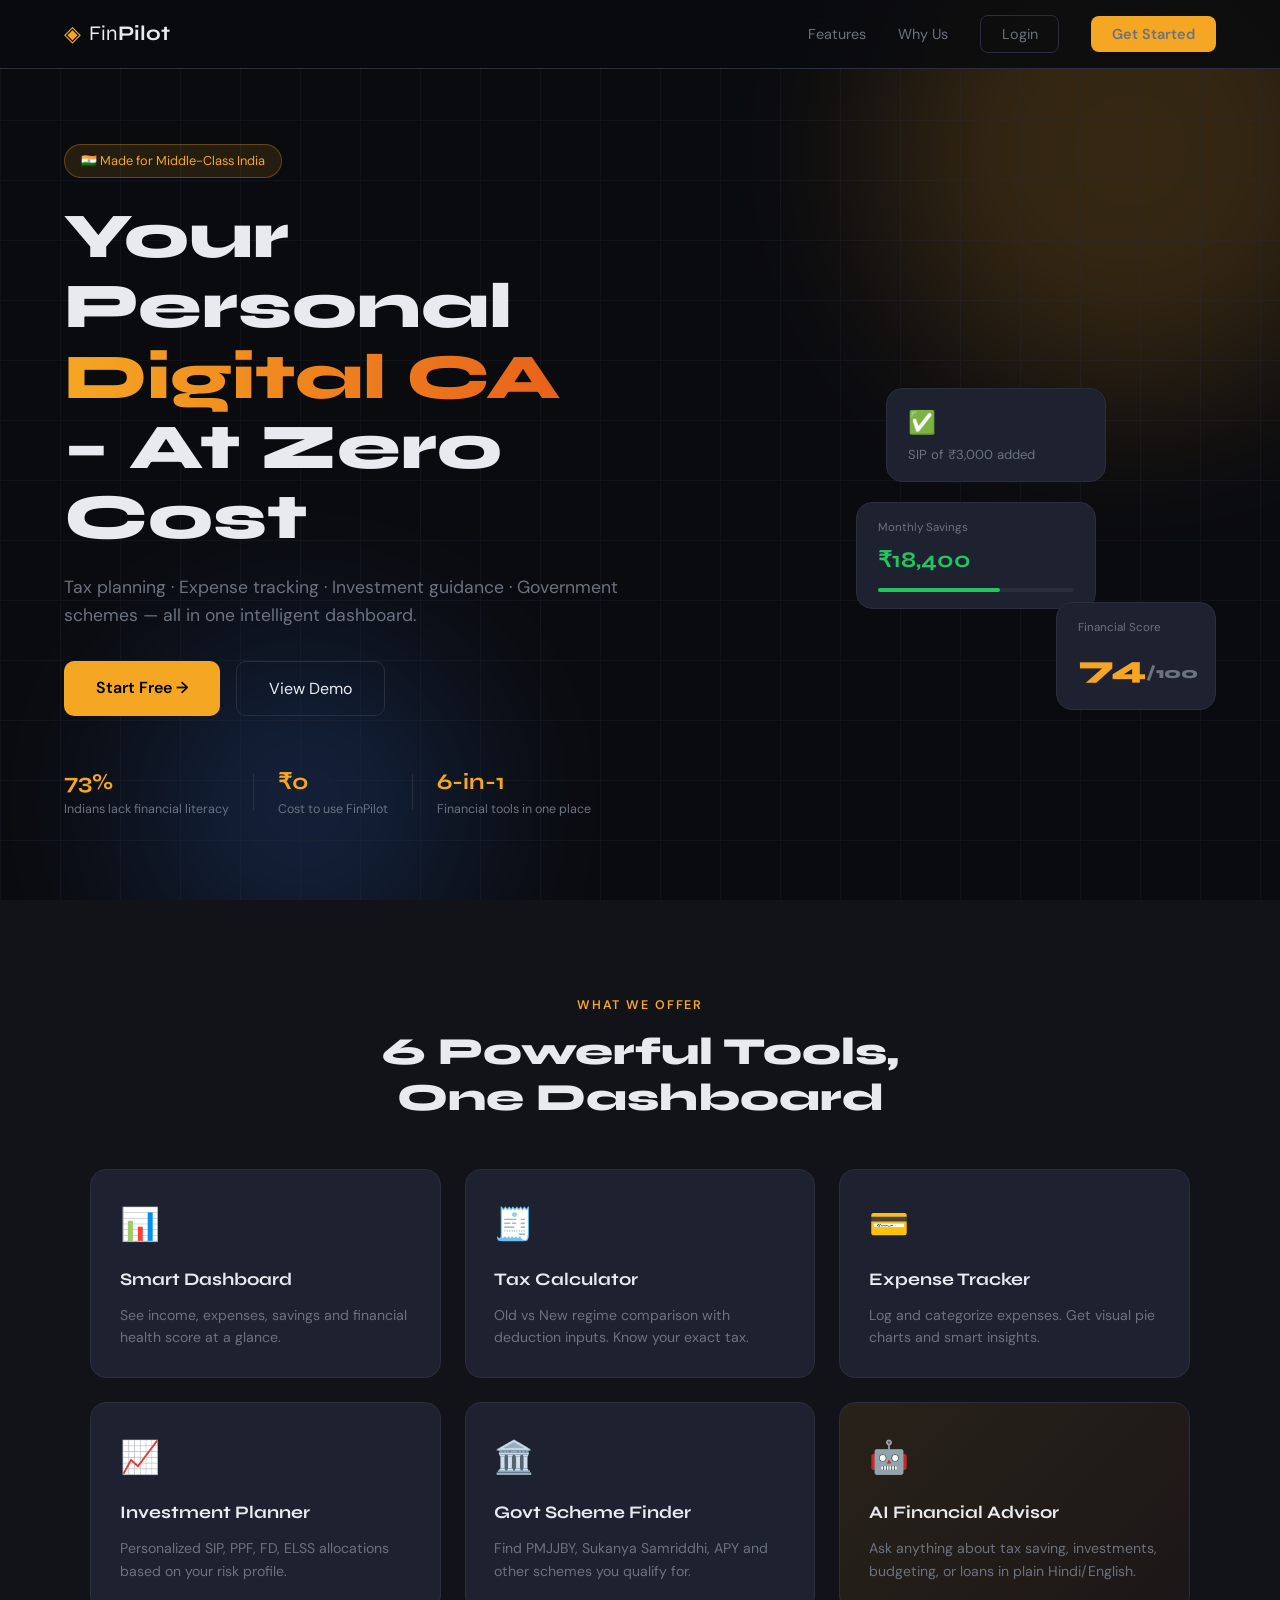
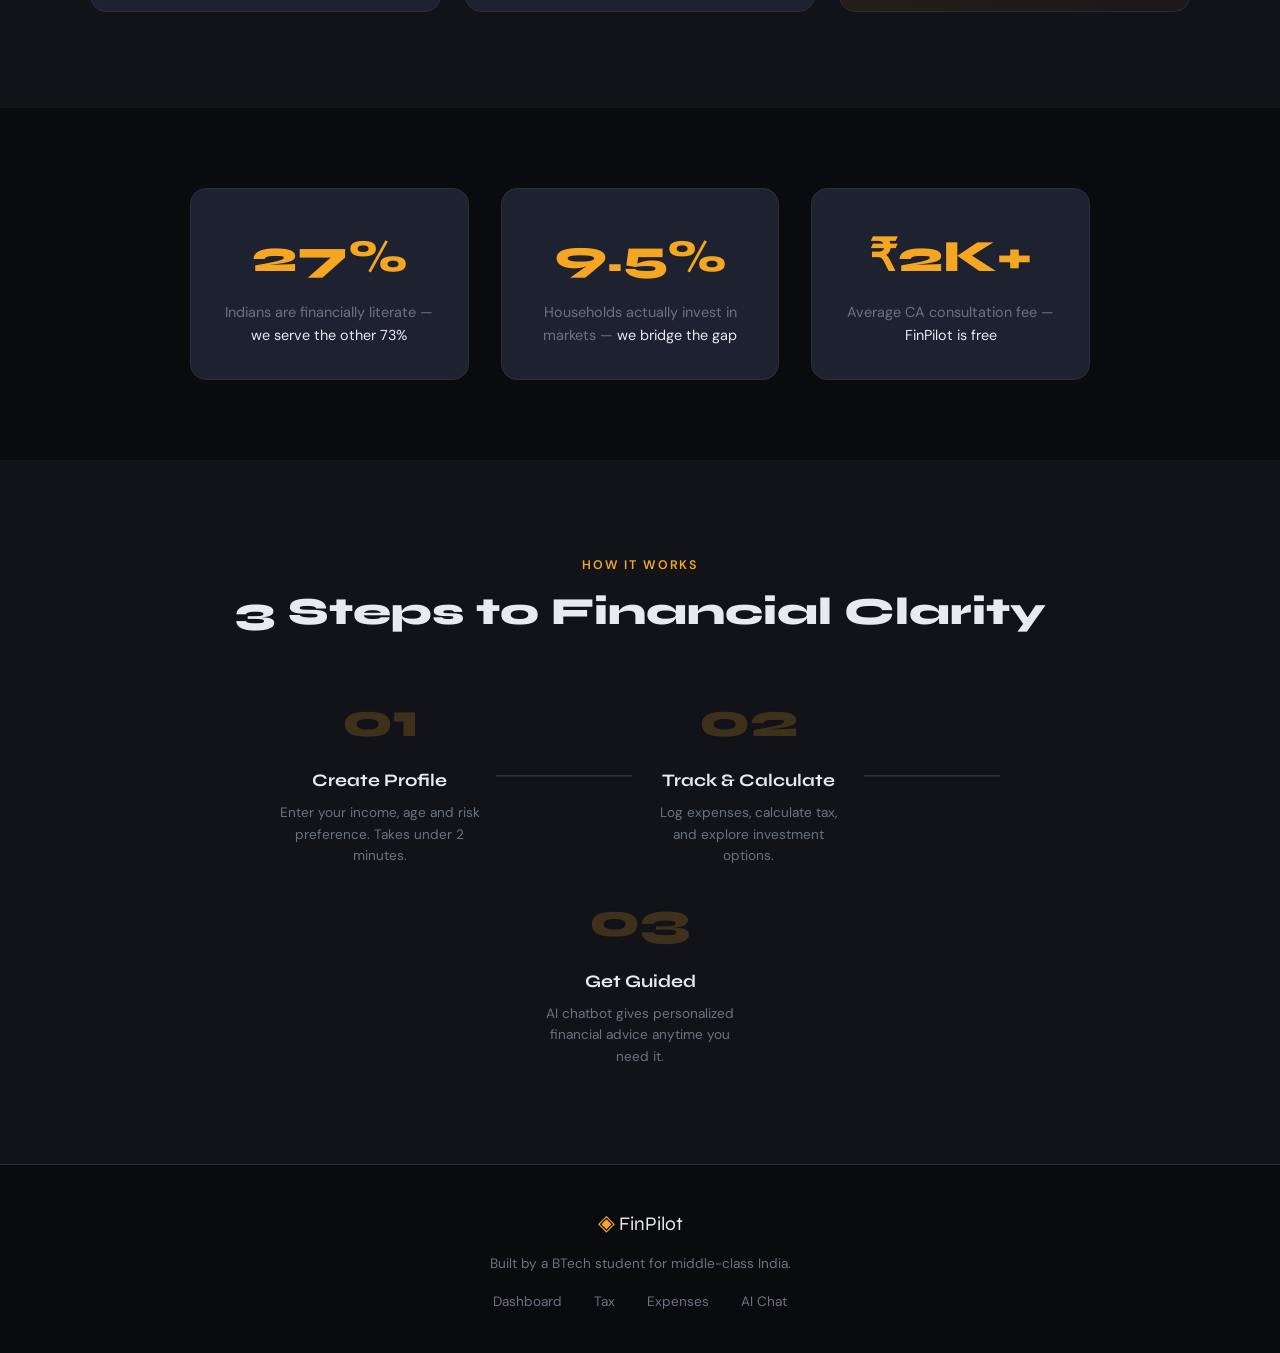
==== frontend/index.html @ fac9a25c "Initial commit - FinBuddy" ====
<!DOCTYPE html>
<html lang="en">
<head>
  <meta charset="UTF-8" />
  <meta name="viewport" content="width=device-width, initial-scale=1.0"/>
  <title>FinPilot – Your Digital CA</title>
  <link rel="stylesheet" href="css/style.css"/>
  <link rel="preconnect" href="https://fonts.googleapis.com">
  <link href="https://fonts.googleapis.com/css2?family=Syne:wght@400;600;700;800&family=DM+Sans:wght@300;400;500&display=swap" rel="stylesheet">
</head>
<body class="home-page">

<!-- ── NAV ──────────────────────────────────────────────────────────────── -->
<nav class="navbar" id="navbar">
  <div class="nav-brand">
    <span class="logo-icon">◈</span>
    <span class="logo-text">Fin<strong>Pilot</strong></span>
  </div>
  <ul class="nav-links">
    <li><a href="#features">Features</a></li>
    <li><a href="#stats">Why Us</a></li>
    <li><a href="pages/login.html" class="btn-outline">Login</a></li>
    <li><a href="pages/register.html" class="btn-primary">Get Started</a></li>
  </ul>
  <button class="hamburger" id="ham">☰</button>
</nav>

<!-- ── HERO ─────────────────────────────────────────────────────────────── -->
<section class="hero">
  <div class="hero-bg">
    <div class="orb orb-1"></div>
    <div class="orb orb-2"></div>
    <div class="grid-overlay"></div>
  </div>
  <div class="hero-content">
    <div class="hero-badge">🇮🇳 Made for Middle-Class India</div>
    <h1 class="hero-title">
      Your Personal<br/>
      <span class="gradient-text">Digital CA</span><br/>
      – At Zero Cost
    </h1>
    <p class="hero-sub">
      Tax planning · Expense tracking · Investment guidance ·
      Government schemes — all in one intelligent dashboard.
    </p>
    <div class="hero-cta">
      <a href="pages/register.html" class="btn-primary btn-lg">Start Free →</a>
      <a href="pages/dashboard.html" class="btn-ghost btn-lg">View Demo</a>
    </div>
    <div class="hero-stat-row">
      <div class="hs"><strong>73%</strong><span>Indians lack financial literacy</span></div>
      <div class="hs-div"></div>
      <div class="hs"><strong>₹0</strong><span>Cost to use FinPilot</span></div>
      <div class="hs-div"></div>
      <div class="hs"><strong>6-in-1</strong><span>Financial tools in one place</span></div>
    </div>
  </div>
  <div class="hero-visual">
    <div class="card-float card-f1">
      <div class="cf-label">Monthly Savings</div>
      <div class="cf-value">₹18,400</div>
      <div class="cf-bar"><div class="cf-fill" style="width:62%"></div></div>
    </div>
    <div class="card-float card-f2">
      <div class="cf-label">Financial Score</div>
      <div class="cf-score">74<span>/100</span></div>
    </div>
    <div class="card-float card-f3">
      <div class="cf-icon">✅</div>
      <div class="cf-msg">SIP of ₹3,000 added</div>
    </div>
  </div>
</section>

<!-- ── FEATURES ──────────────────────────────────────────────────────────── -->
<section class="features" id="features">
  <div class="section-label">What We Offer</div>
  <h2 class="section-title">6 Powerful Tools,<br/>One Dashboard</h2>
  <div class="features-grid">
    <a href="pages/dashboard.html" class="feat-card">
      <div class="feat-icon">📊</div>
      <h3>Smart Dashboard</h3>
      <p>See income, expenses, savings and financial health score at a glance.</p>
      <div class="feat-arrow">→</div>
    </a>
    <a href="pages/tax.html" class="feat-card">
      <div class="feat-icon">🧾</div>
      <h3>Tax Calculator</h3>
      <p>Old vs New regime comparison with deduction inputs. Know your exact tax.</p>
      <div class="feat-arrow">→</div>
    </a>
    <a href="pages/expenses.html" class="feat-card">
      <div class="feat-icon">💳</div>
      <h3>Expense Tracker</h3>
      <p>Log and categorize expenses. Get visual pie charts and smart insights.</p>
      <div class="feat-arrow">→</div>
    </a>
    <a href="pages/investments.html" class="feat-card">
      <div class="feat-icon">📈</div>
      <h3>Investment Planner</h3>
      <p>Personalized SIP, PPF, FD, ELSS allocations based on your risk profile.</p>
      <div class="feat-arrow">→</div>
    </a>
    <a href="pages/schemes.html" class="feat-card">
      <div class="feat-icon">🏛️</div>
      <h3>Govt Scheme Finder</h3>
      <p>Find PMJJBY, Sukanya Samriddhi, APY and other schemes you qualify for.</p>
      <div class="feat-arrow">→</div>
    </a>
    <a href="pages/chatbot.html" class="feat-card feat-card-accent">
      <div class="feat-icon">🤖</div>
      <h3>AI Financial Advisor</h3>
      <p>Ask anything about tax saving, investments, budgeting, or loans in plain Hindi/English.</p>
      <div class="feat-arrow">→</div>
    </a>
  </div>
</section>

<!-- ── STATS ─────────────────────────────────────────────────────────────── -->
<section class="stats-section" id="stats">
  <div class="stats-inner">
    <div class="stat-block">
      <div class="stat-num">27%</div>
      <div class="stat-desc">Indians are financially literate — <em>we serve the other 73%</em></div>
    </div>
    <div class="stat-block">
      <div class="stat-num">9.5%</div>
      <div class="stat-desc">Households actually invest in markets — <em>we bridge the gap</em></div>
    </div>
    <div class="stat-block">
      <div class="stat-num">₹2K+</div>
      <div class="stat-desc">Average CA consultation fee — <em>FinPilot is free</em></div>
    </div>
  </div>
</section>

<!-- ── HOW IT WORKS ───────────────────────────────────────────────────────── -->
<section class="how-section">
  <div class="section-label">How It Works</div>
  <h2 class="section-title">3 Steps to Financial Clarity</h2>
  <div class="steps">
    <div class="step">
      <div class="step-num">01</div>
      <h3>Create Profile</h3>
      <p>Enter your income, age and risk preference. Takes under 2 minutes.</p>
    </div>
    <div class="step-connector">────────</div>
    <div class="step">
      <div class="step-num">02</div>
      <h3>Track & Calculate</h3>
      <p>Log expenses, calculate tax, and explore investment options.</p>
    </div>
    <div class="step-connector">────────</div>
    <div class="step">
      <div class="step-num">03</div>
      <h3>Get Guided</h3>
      <p>AI chatbot gives personalized financial advice anytime you need it.</p>
    </div>
  </div>
</section>

<!-- ── FOOTER ─────────────────────────────────────────────────────────────── -->
<footer class="footer">
  <div class="footer-brand">
    <span class="logo-icon">◈</span> FinPilot
  </div>
  <p>Built by a BTech student for middle-class India.</p>
  <div class="footer-links">
    <a href="pages/dashboard.html">Dashboard</a>
    <a href="pages/tax.html">Tax</a>
    <a href="pages/expenses.html">Expenses</a>
    <a href="pages/chatbot.html">AI Chat</a>
  </div>
</footer>

<script src="js/main.js"></script>
</body>
</html>
---- frontend/css/style.css ----
/* ════════════════════════════════════════════════════════════════
   FinPilot – Global Styles
   Font: Syne (display) + DM Sans (body)
   Theme: Dark luxury fintech with amber accent
════════════════════════════════════════════════════════════════ */
:root {
  --bg:        #0a0b0f;
  --bg2:       #111318;
  --bg3:       #1a1d25;
  --surface:   #1e2130;
  --border:    #2a2e3d;
  --accent:    #f5a623;
  --accent2:   #e8621a;
  --green:     #22c55e;
  --red:       #ef4444;
  --blue:      #3b82f6;
  --text:      #e8eaf0;
  --muted:     #6b7280;
  --card-rad:  16px;
  --font-head: 'Syne', sans-serif;
  --font-body: 'DM Sans', sans-serif;
}

*,*::before,*::after { box-sizing: border-box; margin: 0; padding: 0; }
html { scroll-behavior: smooth; }

body {
  font-family: var(--font-body);
  background: var(--bg);
  color: var(--text);
  min-height: 100vh;
  line-height: 1.6;
}

/* ── SCROLLBAR ──────────────────────────────────────────────────── */
::-webkit-scrollbar { width: 6px; }
::-webkit-scrollbar-track { background: var(--bg); }
::-webkit-scrollbar-thumb { background: var(--border); border-radius: 3px; }

/* ── NAV ────────────────────────────────────────────────────────── */
.navbar {
  position: fixed; top: 0; left: 0; right: 0; z-index: 100;
  display: flex; align-items: center; justify-content: space-between;
  padding: 1rem 4rem;
  background: rgba(10,11,15,0.85);
  backdrop-filter: blur(20px);
  border-bottom: 1px solid var(--border);
  transition: box-shadow .3s;
}
.navbar.scrolled { box-shadow: 0 4px 40px rgba(0,0,0,.5); }
.nav-brand { display: flex; align-items: center; gap: .5rem; font-family: var(--font-head); font-size: 1.3rem; }
.logo-icon { color: var(--accent); font-size: 1.4rem; }
.nav-links { display: flex; align-items: center; gap: 2rem; list-style: none; }
.nav-links a { color: var(--muted); text-decoration: none; font-size: .9rem; transition: color .2s; }
.nav-links a:hover { color: var(--text); }
.hamburger { display: none; background: none; border: none; color: var(--text); font-size: 1.5rem; cursor: pointer; }

/* ── BUTTONS ────────────────────────────────────────────────────── */
.btn-primary {
  background: var(--accent);
  color: #000;
  padding: .55rem 1.3rem;
  border-radius: 8px;
  font-weight: 600;
  font-size: .9rem;
  text-decoration: none;
  border: none; cursor: pointer;
  transition: opacity .2s, transform .15s;
}
.btn-primary:hover { opacity: .9; transform: translateY(-1px); }
.btn-primary.btn-lg { padding: .85rem 2rem; font-size: 1rem; border-radius: 10px; }

.btn-outline {
  border: 1px solid var(--border);
  color: var(--text);
  padding: .55rem 1.3rem;
  border-radius: 8px;
  font-size: .9rem;
  text-decoration: none;
  transition: border-color .2s;
}
.btn-outline:hover { border-color: var(--accent); }

.btn-ghost {
  color: var(--text);
  padding: .85rem 2rem;
  border-radius: 10px;
  font-size: 1rem;
  text-decoration: none;
  border: 1px solid var(--border);
  transition: border-color .2s;
}
.btn-ghost:hover { border-color: var(--accent); }

.btn-danger {
  background: var(--red);
  color: #fff;
  border: none;
  padding: .4rem .8rem;
  border-radius: 6px;
  cursor: pointer;
  font-size: .8rem;
}

/* ── HERO ───────────────────────────────────────────────────────── */
.hero {
  min-height: 100vh;
  display: flex; align-items: center; justify-content: space-between;
  padding: 8rem 4rem 4rem;
  position: relative; overflow: hidden; gap: 4rem;
}
.hero-bg { position: absolute; inset: 0; pointer-events: none; }
.orb {
  position: absolute; border-radius: 50%;
  filter: blur(80px); opacity: .18;
}
.orb-1 { width: 500px; height: 500px; background: var(--accent); top: -100px; right: -100px; animation: drift 8s ease-in-out infinite alternate; }
.orb-2 { width: 350px; height: 350px; background: var(--blue); bottom: -80px; left: 10%; animation: drift 10s ease-in-out infinite alternate-reverse; }
@keyframes drift { from { transform: translate(0,0); } to { transform: translate(30px,20px); } }
.grid-overlay {
  position: absolute; inset: 0;
  background-image: linear-gradient(var(--border) 1px, transparent 1px), linear-gradient(90deg, var(--border) 1px, transparent 1px);
  background-size: 60px 60px; opacity: .25;
}
.hero-content { flex: 1; z-index: 1; max-width: 600px; }
.hero-badge {
  display: inline-block;
  background: rgba(245,166,35,.12); border: 1px solid rgba(245,166,35,.3);
  color: var(--accent); padding: .35rem 1rem; border-radius: 99px;
  font-size: .8rem; margin-bottom: 1.5rem;
  animation: fadeUp .6s ease both;
}
.hero-title {
  font-family: var(--font-head);
  font-size: clamp(2.5rem, 5vw, 4rem);
  line-height: 1.1; font-weight: 800;
  animation: fadeUp .7s .1s ease both;
}
.gradient-text {
  background: linear-gradient(90deg, var(--accent), var(--accent2));
  -webkit-background-clip: text; -webkit-text-fill-color: transparent;
}
.hero-sub { color: var(--muted); font-size: 1.1rem; margin-top: 1.2rem; animation: fadeUp .7s .2s ease both; }
.hero-cta { display: flex; gap: 1rem; margin-top: 2rem; animation: fadeUp .7s .3s ease both; }
.hero-stat-row {
  display: flex; align-items: center; gap: 1.5rem;
  margin-top: 3rem; animation: fadeUp .7s .4s ease both;
}
.hs { display: flex; flex-direction: column; }
.hs strong { font-family: var(--font-head); font-size: 1.4rem; color: var(--accent); }
.hs span { font-size: .78rem; color: var(--muted); }
.hs-div { width: 1px; height: 36px; background: var(--border); }

.hero-visual { flex: 0 0 360px; position: relative; z-index: 1; animation: fadeUp .8s .2s ease both; }
.card-float {
  background: var(--surface);
  border: 1px solid var(--border);
  border-radius: var(--card-rad);
  padding: 1rem 1.3rem;
  position: absolute;
  backdrop-filter: blur(10px);
}
.card-f1 { width: 240px; top: 20px; left: 0; animation: float 4s ease-in-out infinite; }
.card-f2 { width: 160px; top: 120px; right: 0; animation: float 5s ease-in-out infinite reverse; }
.card-f3 { width: 220px; bottom: 0; left: 30px; animation: float 4.5s ease-in-out infinite; }
@keyframes float { 0%,100% { transform: translateY(0); } 50% { transform: translateY(-10px); } }
.cf-label { font-size: .72rem; color: var(--muted); margin-bottom: .3rem; }
.cf-value { font-family: var(--font-head); font-size: 1.4rem; font-weight: 700; color: var(--green); }
.cf-bar { background: var(--border); height: 4px; border-radius: 2px; margin-top: .6rem; }
.cf-fill { height: 100%; background: var(--green); border-radius: 2px; }
.cf-score { font-family: var(--font-head); font-size: 2rem; font-weight: 800; color: var(--accent); }
.cf-score span { font-size: 1rem; color: var(--muted); }
.cf-icon { font-size: 1.4rem; }
.cf-msg { font-size: .82rem; color: var(--muted); margin-top: .2rem; }

@keyframes fadeUp { from { opacity: 0; transform: translateY(24px); } to { opacity: 1; transform: translateY(0); } }

/* ── SECTION LABELS ─────────────────────────────────────────────── */
.section-label {
  text-align: center;
  font-size: .78rem; font-weight: 600; letter-spacing: .15em;
  text-transform: uppercase; color: var(--accent); margin-bottom: .8rem;
}
.section-title {
  text-align: center;
  font-family: var(--font-head); font-size: clamp(1.8rem, 3vw, 2.6rem);
  font-weight: 800; line-height: 1.2; margin-bottom: 3rem;
}

/* ── FEATURES ───────────────────────────────────────────────────── */
.features { padding: 6rem 4rem; background: var(--bg2); }
.features-grid {
  display: grid;
  grid-template-columns: repeat(auto-fill, minmax(280px, 1fr));
  gap: 1.5rem; max-width: 1100px; margin: 0 auto;
}
.feat-card {
  background: var(--surface);
  border: 1px solid var(--border);
  border-radius: var(--card-rad);
  padding: 1.8rem;
  text-decoration: none; color: var(--text);
  transition: border-color .25s, transform .25s;
  display: flex; flex-direction: column; gap: .6rem;
  position: relative;
}
.feat-card:hover { border-color: var(--accent); transform: translateY(-4px); }
.feat-card-accent { background: linear-gradient(135deg, rgba(245,166,35,.1), rgba(232,98,26,.05)); }
.feat-icon { font-size: 2rem; margin-bottom: .4rem; }
.feat-card h3 { font-family: var(--font-head); font-size: 1.1rem; }
.feat-card p { color: var(--muted); font-size: .88rem; flex: 1; }
.feat-arrow { position: absolute; bottom: 1.8rem; right: 1.8rem; color: var(--accent); font-size: 1.2rem; opacity: 0; transition: opacity .2s; }
.feat-card:hover .feat-arrow { opacity: 1; }

/* ── STATS ──────────────────────────────────────────────────────── */
.stats-section { padding: 5rem 4rem; }
.stats-inner {
  display: flex; gap: 2rem; justify-content: center; flex-wrap: wrap;
  max-width: 900px; margin: 0 auto;
}
.stat-block {
  flex: 1; min-width: 200px;
  text-align: center; padding: 2rem;
  background: var(--surface); border: 1px solid var(--border);
  border-radius: var(--card-rad);
}
.stat-num { font-family: var(--font-head); font-size: 2.8rem; font-weight: 800; color: var(--accent); }
.stat-desc { color: var(--muted); font-size: .9rem; margin-top: .5rem; }
.stat-desc em { color: var(--text); font-style: normal; }

/* ── HOW IT WORKS ───────────────────────────────────────────────── */
.how-section { padding: 6rem 4rem; background: var(--bg2); }
.steps { display: flex; align-items: center; justify-content: center; gap: 1rem; flex-wrap: wrap; max-width: 900px; margin: 0 auto; }
.step { text-align: center; max-width: 200px; }
.step-num { font-family: var(--font-head); font-size: 3rem; font-weight: 800; color: rgba(245,166,35,.2); margin-bottom: .5rem; }
.step h3 { font-family: var(--font-head); font-size: 1.1rem; margin-bottom: .4rem; }
.step p { font-size: .85rem; color: var(--muted); }
.step-connector { color: var(--border); font-size: 1.5rem; flex-shrink: 0; }

/* ── FOOTER ─────────────────────────────────────────────────────── */
.footer {
  border-top: 1px solid var(--border);
  padding: 2.5rem 4rem; text-align: center;
  color: var(--muted); font-size: .85rem;
}
.footer-brand { font-family: var(--font-head); font-size: 1.2rem; color: var(--text); margin-bottom: .8rem; }
.footer-links { display: flex; justify-content: center; gap: 2rem; margin-top: 1rem; }
.footer-links a { color: var(--muted); text-decoration: none; }
.footer-links a:hover { color: var(--accent); }

/* ── INNER PAGE LAYOUT ──────────────────────────────────────────── */
.page-wrap { display: flex; min-height: 100vh; }

/* SIDEBAR */
.sidebar {
  width: 240px; flex-shrink: 0;
  background: var(--bg2); border-right: 1px solid var(--border);
  padding: 1.5rem 0; display: flex; flex-direction: column;
  position: fixed; top: 0; left: 0; bottom: 0; z-index: 50;
}
.sidebar .sb-brand {
  font-family: var(--font-head); font-size: 1.2rem;
  padding: 0 1.5rem 1.5rem;
  border-bottom: 1px solid var(--border);
  display: flex; align-items: center; gap: .5rem;
}
.sb-nav { flex: 1; padding: 1rem 0; }
.sb-item {
  display: flex; align-items: center; gap: .8rem;
  padding: .75rem 1.5rem;
  color: var(--muted); text-decoration: none;
  font-size: .9rem; transition: background .2s, color .2s;
  border-left: 3px solid transparent;
}
.sb-item:hover, .sb-item.active {
  background: rgba(245,166,35,.07);
  color: var(--text);
  border-left-color: var(--accent);
}
.sb-item.active { color: var(--accent); }
.sb-icon { font-size: 1.1rem; }
.sb-logout {
  margin: 1rem 1.5rem;
  border-top: 1px solid var(--border); padding-top: 1rem;
}
.sb-user {
  padding: 1rem 1.5rem;
  font-size: .8rem; color: var(--muted);
  border-top: 1px solid var(--border);
}
.sb-user strong { display: block; color: var(--text); font-size: .9rem; }

/* MAIN CONTENT */
.main-content {
  margin-left: 240px; flex: 1;
  padding: 2rem 2.5rem;
  min-height: 100vh;
}
.page-header { margin-bottom: 2rem; }
.page-header h1 { font-family: var(--font-head); font-size: 1.8rem; font-weight: 800; }
.page-header p { color: var(--muted); font-size: .9rem; margin-top: .3rem; }

/* CARDS */
.card {
  background: var(--surface);
  border: 1px solid var(--border);
  border-radius: var(--card-rad);
  padding: 1.5rem;
}
.card-title {
  font-family: var(--font-head); font-size: 1rem; font-weight: 700;
  margin-bottom: 1rem; color: var(--muted);
  text-transform: uppercase; letter-spacing: .05em;
}
.grid-4 { display: grid; grid-template-columns: repeat(auto-fill, minmax(200px, 1fr)); gap: 1rem; margin-bottom: 1.5rem; }
.grid-2 { display: grid; grid-template-columns: repeat(auto-fill, minmax(320px, 1fr)); gap: 1.5rem; margin-bottom: 1.5rem; }
.kpi { text-align: center; }
.kpi-label { font-size: .78rem; color: var(--muted); text-transform: uppercase; letter-spacing: .05em; }
.kpi-value { font-family: var(--font-head); font-size: 1.8rem; font-weight: 800; margin-top: .2rem; }
.kpi-sub { font-size: .75rem; color: var(--muted); margin-top: .2rem; }
.kpi-value.green { color: var(--green); }
.kpi-value.amber { color: var(--accent); }
.kpi-value.red { color: var(--red); }
.kpi-value.blue { color: var(--blue); }

/* FORMS */
.form-group { margin-bottom: 1.2rem; }
label { display: block; font-size: .82rem; color: var(--muted); margin-bottom: .4rem; }
input, select, textarea {
  width: 100%; background: var(--bg3);
  border: 1px solid var(--border); color: var(--text);
  padding: .7rem 1rem; border-radius: 8px; font-family: var(--font-body);
  font-size: .9rem; outline: none; transition: border-color .2s;
}
input:focus, select:focus { border-color: var(--accent); }
.form-row { display: grid; grid-template-columns: 1fr 1fr; gap: 1rem; }
.form-row-3 { display: grid; grid-template-columns: 1fr 1fr 1fr; gap: 1rem; }

/* TABLE */
.data-table { width: 100%; border-collapse: collapse; }
.data-table th {
  text-align: left; padding: .7rem 1rem;
  font-size: .75rem; color: var(--muted);
  text-transform: uppercase; letter-spacing: .05em;
  border-bottom: 1px solid var(--border);
}
.data-table td { padding: .8rem 1rem; border-bottom: 1px solid rgba(42,46,61,.5); font-size: .88rem; }
.data-table tr:last-child td { border-bottom: none; }
.data-table tr:hover td { background: rgba(245,166,35,.04); }

/* BADGE */
.badge {
  display: inline-block; padding: .25rem .65rem;
  border-radius: 99px; font-size: .72rem; font-weight: 600;
}
.badge-green { background: rgba(34,197,94,.15); color: var(--green); }
.badge-amber { background: rgba(245,166,35,.15); color: var(--accent); }
.badge-red { background: rgba(239,68,68,.15); color: var(--red); }
.badge-blue { background: rgba(59,130,246,.15); color: var(--blue); }

/* PROGRESS BAR */
.progress { background: var(--border); border-radius: 99px; height: 6px; overflow: hidden; }
.progress-fill { height: 100%; border-radius: 99px; transition: width .6s ease; }
.progress-fill.green { background: var(--green); }
.progress-fill.amber { background: var(--accent); }
.progress-fill.red { background: var(--red); }

/* ALERT */
.alert {
  padding: .8rem 1.1rem; border-radius: 8px;
  font-size: .88rem; margin-bottom: 1rem;
}
.alert-success { background: rgba(34,197,94,.1); border: 1px solid rgba(34,197,94,.25); color: var(--green); }
.alert-error   { background: rgba(239,68,68,.1);  border: 1px solid rgba(239,68,68,.25);  color: var(--red); }
.alert-info    { background: rgba(59,130,246,.1);  border: 1px solid rgba(59,130,246,.25);  color: var(--blue); }

/* SCORE RING */
.score-ring-wrap { position: relative; width: 120px; height: 120px; margin: 0 auto; }
.score-ring-wrap svg { transform: rotate(-90deg); }
.score-ring-center { position: absolute; inset: 0; display: flex; flex-direction: column; align-items: center; justify-content: center; }
.score-ring-num { font-family: var(--font-head); font-size: 1.8rem; font-weight: 800; color: var(--accent); }
.score-ring-label { font-size: .65rem; color: var(--muted); }

/* CHATBOT */
.chat-window {
  display: flex; flex-direction: column;
  height: 65vh; background: var(--bg3);
  border: 1px solid var(--border); border-radius: var(--card-rad);
  overflow: hidden;
}
.chat-msgs { flex: 1; overflow-y: auto; padding: 1.5rem; display: flex; flex-direction: column; gap: .8rem; }
.msg { max-width: 70%; padding: .7rem 1rem; border-radius: 12px; font-size: .88rem; line-height: 1.5; }
.msg-bot { background: var(--surface); border: 1px solid var(--border); align-self: flex-start; }
.msg-user { background: var(--accent); color: #000; font-weight: 500; align-self: flex-end; }
.chat-input-row {
  border-top: 1px solid var(--border);
  display: flex; gap: .8rem; padding: 1rem;
}
.chat-input-row input { flex: 1; margin: 0; }

/* SCHEME CARDS */
.scheme-grid { display: grid; grid-template-columns: repeat(auto-fill, minmax(300px, 1fr)); gap: 1.5rem; }
.scheme-card {
  background: var(--surface); border: 1px solid var(--border);
  border-radius: var(--card-rad); padding: 1.5rem;
  transition: border-color .25s;
}
.scheme-card:hover { border-color: var(--accent); }
.scheme-cat { font-size: .72rem; color: var(--accent); text-transform: uppercase; letter-spacing: .08em; margin-bottom: .5rem; }
.scheme-name { font-family: var(--font-head); font-size: 1.05rem; font-weight: 700; margin-bottom: .6rem; }
.scheme-benefit { font-size: .85rem; color: var(--muted); margin-bottom: 1rem; }
.scheme-eligibility { font-size: .78rem; color: var(--muted); margin-bottom: 1rem; }
.scheme-eligibility strong { color: var(--text); }

/* LOGIN PAGE */
.auth-page {
  min-height: 100vh; display: flex; align-items: center; justify-content: center;
  background: var(--bg); position: relative; overflow: hidden;
}
.auth-card {
  width: 100%; max-width: 420px; z-index: 1;
  background: var(--surface); border: 1px solid var(--border);
  border-radius: 20px; padding: 2.5rem;
}
.auth-card h2 { font-family: var(--font-head); font-size: 1.6rem; margin-bottom: .4rem; }
.auth-card p { color: var(--muted); font-size: .88rem; margin-bottom: 2rem; }
.auth-link { text-align: center; margin-top: 1.2rem; font-size: .85rem; color: var(--muted); }
.auth-link a { color: var(--accent); text-decoration: none; }

/* TAX RESULT BOX */
.regime-compare { display: grid; grid-template-columns: 1fr 1fr; gap: 1rem; }
.regime-box {
  background: var(--bg3); border: 2px solid var(--border);
  border-radius: var(--card-rad); padding: 1.5rem; text-align: center;
}
.regime-box.recommended { border-color: var(--green); background: rgba(34,197,94,.05); }
.regime-box h3 { font-family: var(--font-head); font-size: .9rem; text-transform: uppercase; color: var(--muted); margin-bottom: .8rem; }
.regime-tax { font-family: var(--font-head); font-size: 2rem; font-weight: 800; color: var(--red); }
.regime-eff { font-size: .8rem; color: var(--muted); margin-top: .3rem; }
.regime-badge { display: inline-block; background: var(--green); color: #000; padding: .25rem .8rem; border-radius: 99px; font-size: .72rem; font-weight: 700; margin-top: .6rem; }

/* INVESTMENT CARDS */
.inv-card {
  background: var(--surface); border: 1px solid var(--border);
  border-radius: var(--card-rad); padding: 1.2rem 1.5rem;
  display: flex; gap: 1.2rem; align-items: center;
  margin-bottom: 1rem;
}
.inv-pct-circle {
  width: 54px; height: 54px; border-radius: 50%;
  background: conic-gradient(var(--accent) calc(var(--pct)*1%), var(--border) 0);
  display: flex; align-items: center; justify-content: center; flex-shrink: 0;
  font-family: var(--font-head); font-size: .78rem; font-weight: 700;
}
.inv-info { flex: 1; }
.inv-name { font-weight: 600; font-size: .95rem; margin-bottom: .2rem; }
.inv-meta { font-size: .78rem; color: var(--muted); }
.inv-amount { text-align: right; }
.inv-monthly { font-family: var(--font-head); font-size: 1.1rem; color: var(--accent); }
.inv-return { font-size: .75rem; color: var(--green); }

/* RESPONSIVE */
@media (max-width: 900px) {
  .navbar { padding: 1rem 1.5rem; }
  .nav-links { display: none; }
  .hamburger { display: block; }
  .hero { flex-direction: column; padding: 7rem 1.5rem 3rem; }
  .hero-visual { display: none; }
  .features { padding: 4rem 1.5rem; }
  .stats-section { padding: 4rem 1.5rem; }
  .how-section { padding: 4rem 1.5rem; }
  .steps { flex-direction: column; }
  .step-connector { transform: rotate(90deg); }
  .sidebar { transform: translateX(-240px); transition: transform .3s; }
  .sidebar.open { transform: translateX(0); }
  .main-content { margin-left: 0; padding: 1.5rem; }
  .form-row { grid-template-columns: 1fr; }
  .form-row-3 { grid-template-columns: 1fr; }
  .regime-compare { grid-template-columns: 1fr; }
  .grid-4 { grid-template-columns: 1fr 1fr; }
}
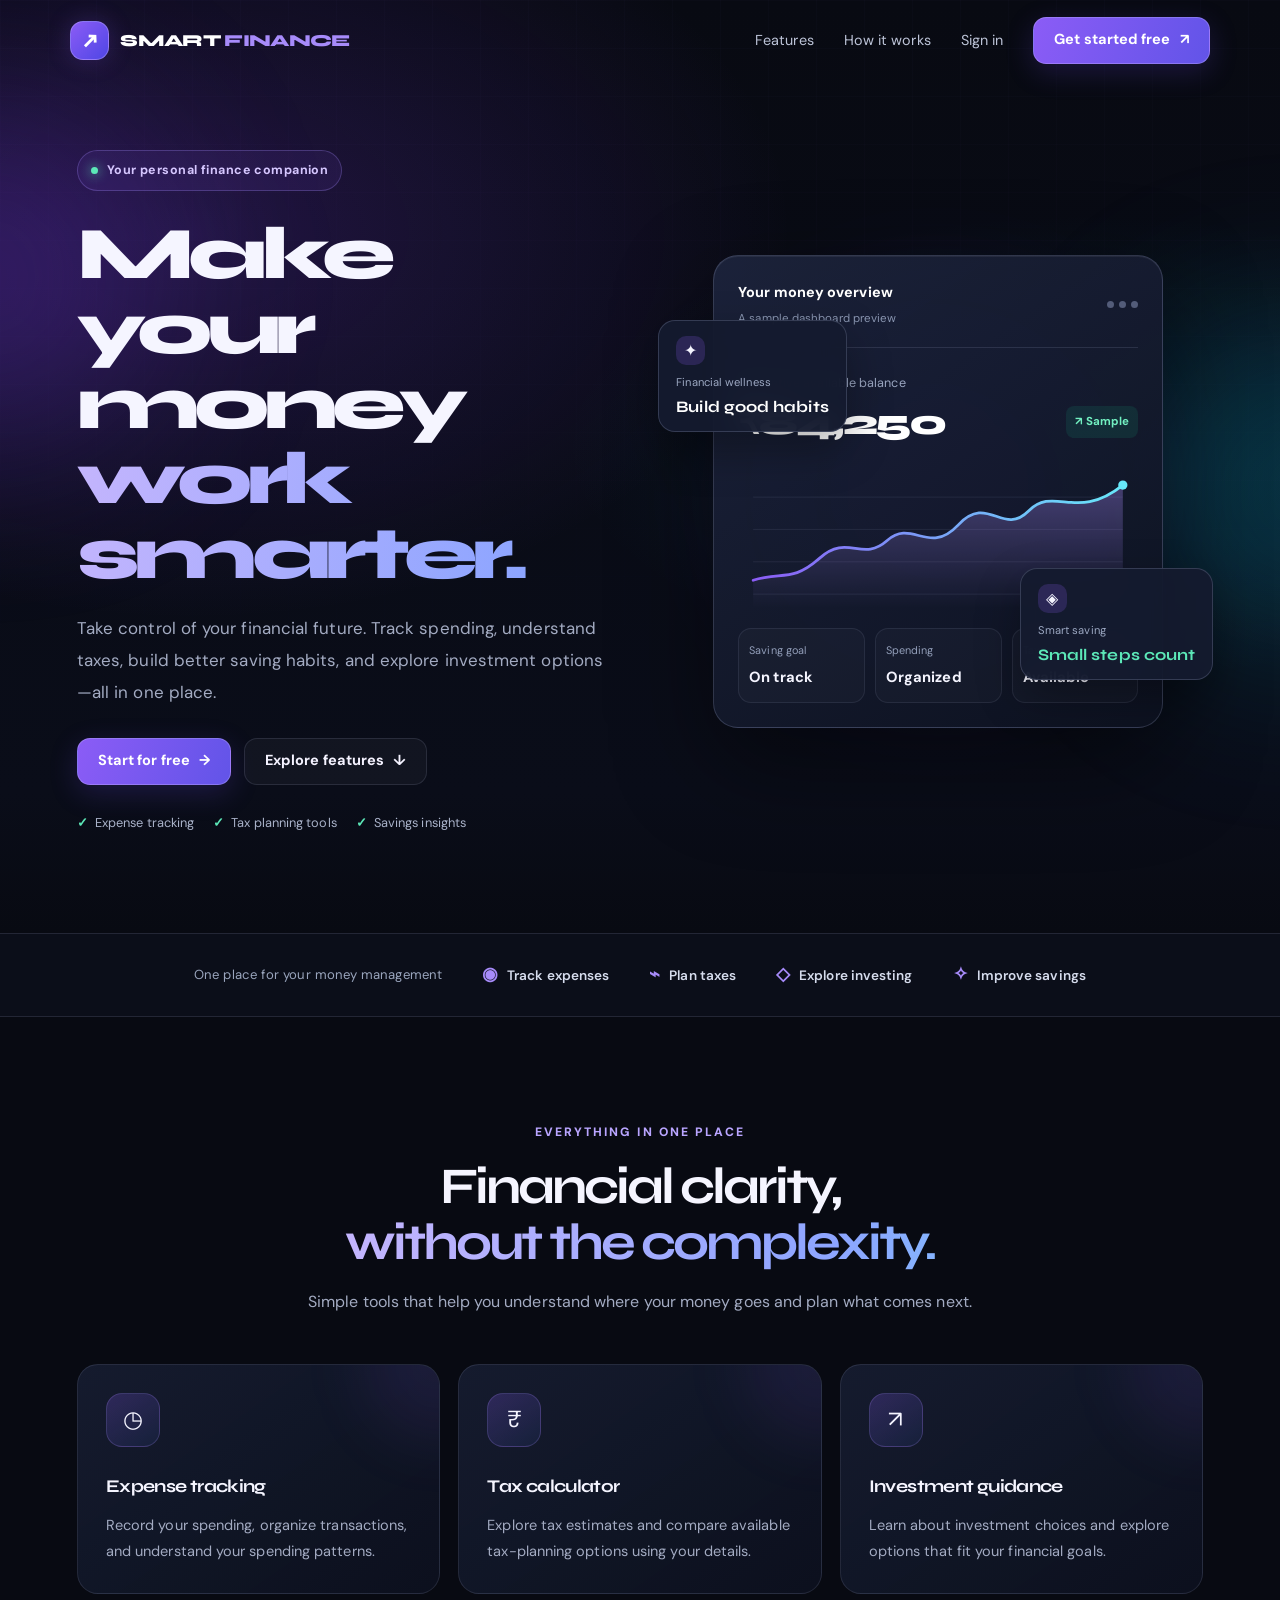
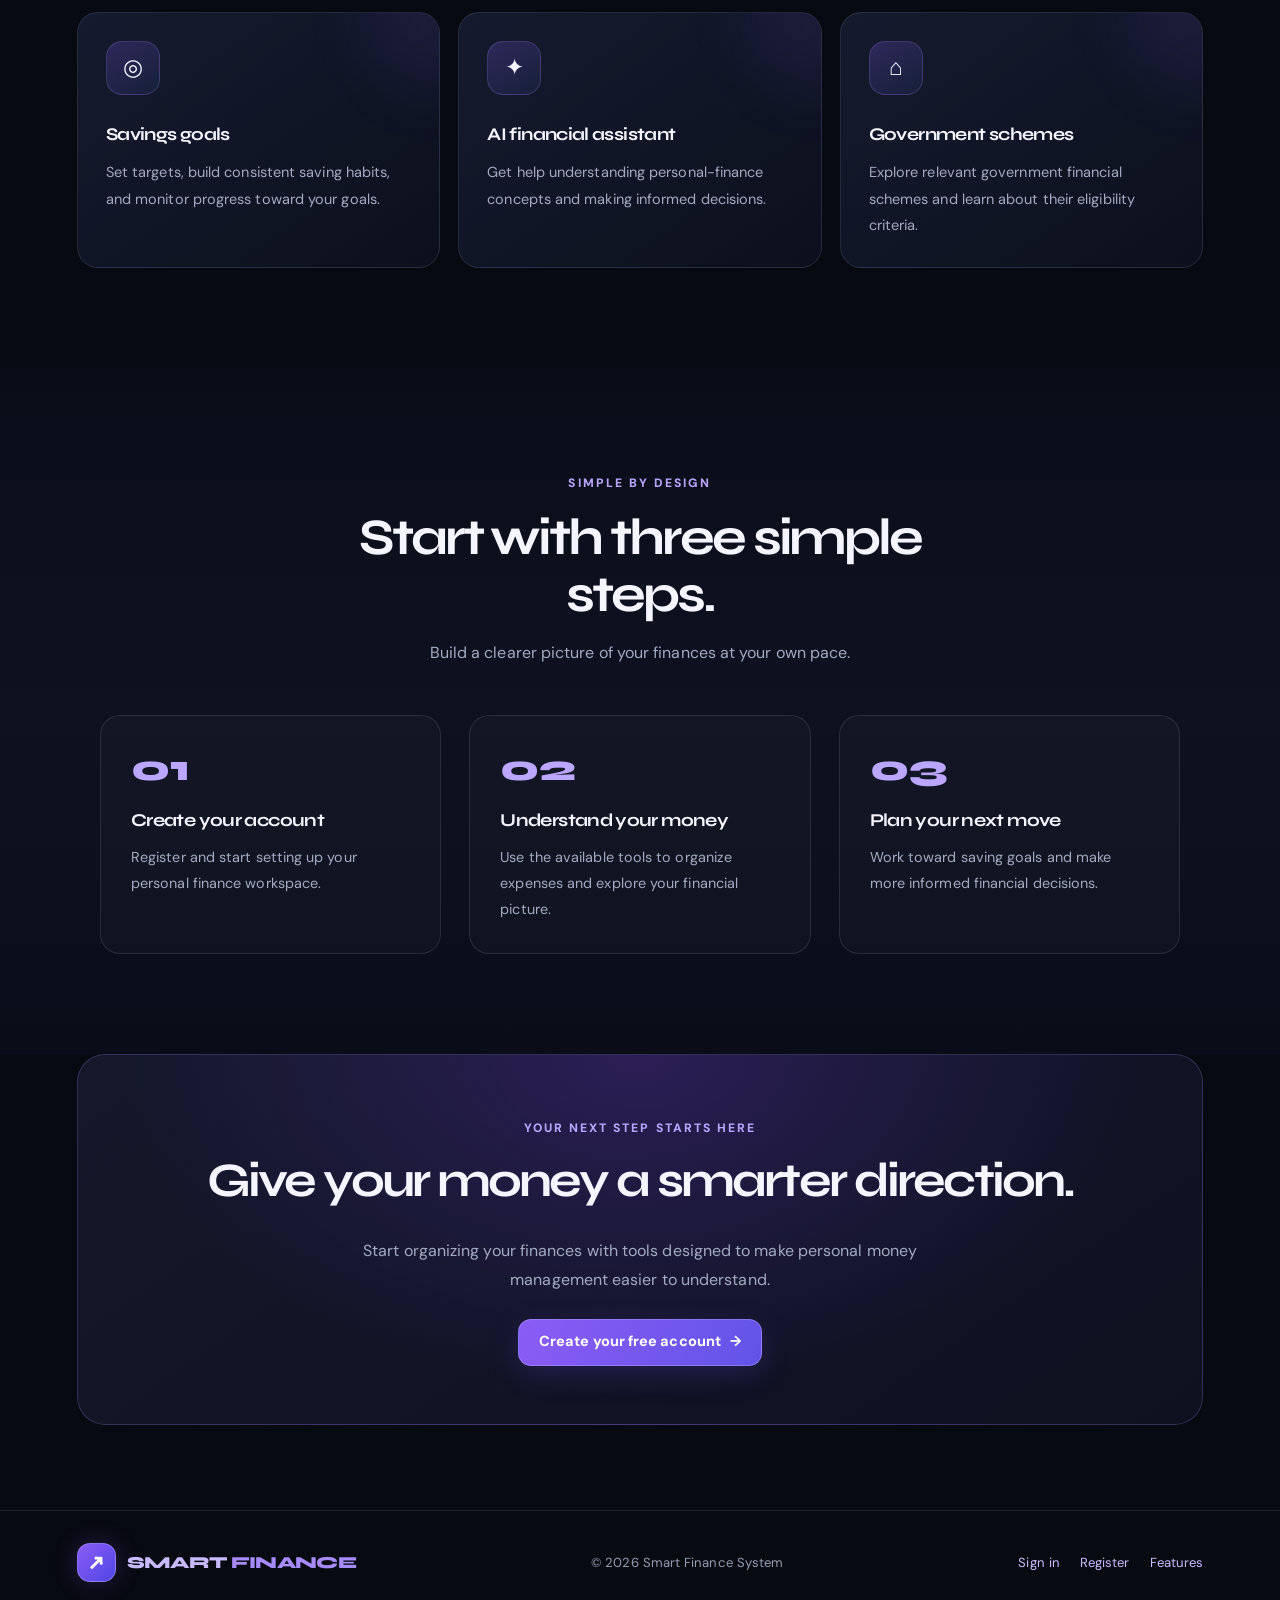
==== commit b69474a0: "Enhance Smart Finance System pages" ====
--- a/frontend/index.html
+++ b/frontend/index.html
@@ -1,178 +1,910 @@
+
 <!DOCTYPE html>
 <html lang="en">
 <head>
-  <meta charset="UTF-8" />
-  <meta name="viewport" content="width=device-width, initial-scale=1.0"/>
-  <title>FinPilot – Your Digital CA</title>
-  <link rel="stylesheet" href="css/style.css"/>
+  <meta charset="UTF-8">
+  <meta name="viewport" content="width=device-width, initial-scale=1.0">
+  <meta name="theme-color" content="#080a12">
+  <meta name="description" content="Smart Finance System helps you track expenses, plan taxes, build savings and make smarter financial decisions.">
+  <title>Smart Finance System — Your Money, Smarter</title>
+
   <link rel="preconnect" href="https://fonts.googleapis.com">
-  <link href="https://fonts.googleapis.com/css2?family=Syne:wght@400;600;700;800&family=DM+Sans:wght@300;400;500&display=swap" rel="stylesheet">
+  <link rel="preconnect" href="https://fonts.gstatic.com" crossorigin>
+  <link href="https://fonts.googleapis.com/css2?family=DM+Sans:wght@400;500;600;700&family=Syne:wght@400;500;600;700;800&display=swap" rel="stylesheet">
+  <link rel="stylesheet" href="css/style.css">
+
+  <style>
+    :root {
+      --ink: #f5f5ff;
+      --muted: #a3abc2;
+      --purple: #a78bfa;
+      --cyan: #67e8f9;
+      --green: #5ce8b8;
+      --line: rgba(195, 202, 235, .13);
+      --glass: rgba(20, 26, 47, .76);
+    }
+
+    * { box-sizing: border-box; }
+
+    html {
+      scroll-behavior: smooth;
+      scroll-padding-top: 85px;
+    }
+
+    body.home-page {
+      margin: 0;
+      color: var(--ink);
+      background: #080a12;
+      font-family: "DM Sans", sans-serif;
+      overflow-x: hidden;
+    }
+
+    .home-page h1,
+    .home-page h2,
+    .home-page h3 {
+      font-family: "Syne", sans-serif;
+      color: var(--ink);
+    }
+
+    .home-page a { text-decoration: none; }
+
+    .site-nav {
+      position: fixed;
+      top: 0;
+      left: 0;
+      width: 100%;
+      z-index: 100;
+      padding: 17px 5.5%;
+      display: flex;
+      align-items: center;
+      justify-content: space-between;
+      gap: 24px;
+      border-bottom: 1px solid transparent;
+      transition: background .25s, border-color .25s;
+    }
+
+    .site-nav.scrolled {
+      background: rgba(8, 10, 18, .91);
+      border-color: var(--line);
+      backdrop-filter: blur(18px);
+    }
+
+    .brand {
+      display: inline-flex;
+      align-items: center;
+      gap: 11px;
+      color: white;
+      font: 800 1.05rem "Syne", sans-serif;
+      letter-spacing: -.04em;
+      white-space: nowrap;
+    }
+
+    .brand-mark {
+      display: grid;
+      place-items: center;
+      width: 39px;
+      height: 39px;
+      border: 1px solid rgba(196,181,253,.4);
+      border-radius: 13px;
+      color: white;
+      background: linear-gradient(135deg, #8b5cf6, #4f46e5);
+      box-shadow: 0 0 25px rgba(139,92,246,.23);
+      font-size: 1.2rem;
+    }
+
+    .brand span:last-child em {
+      color: var(--purple);
+      font-style: normal;
+    }
+
+    .nav-menu {
+      display: flex;
+      align-items: center;
+      gap: 30px;
+    }
+
+    .nav-menu > a:not(.nav-cta) {
+      color: #bdc4d8;
+      font-size: .9rem;
+      transition: color .2s;
+    }
+
+    .nav-menu > a:not(.nav-cta):hover { color: white; }
+
+    .nav-cta,
+    .button-primary,
+    .button-secondary {
+      display: inline-flex;
+      justify-content: center;
+      align-items: center;
+      gap: 9px;
+      min-height: 47px;
+      padding: 0 20px;
+      border-radius: 13px;
+      font-weight: 700;
+      font-size: .91rem;
+      transition: transform .22s, box-shadow .22s, border-color .22s;
+    }
+
+    .nav-cta,
+    .button-primary {
+      color: white;
+      background: linear-gradient(110deg, #8b5cf6, #6254e8);
+      border: 1px solid rgba(196,181,253,.35);
+      box-shadow: 0 8px 28px rgba(99,70,220,.22);
+    }
+
+    .button-secondary {
+      color: #f4f2ff;
+      background: rgba(255,255,255,.035);
+      border: 1px solid var(--line);
+    }
+
+    .nav-cta:hover,
+    .button-primary:hover,
+    .button-secondary:hover {
+      transform: translateY(-3px);
+      box-shadow: 0 12px 32px rgba(99,70,220,.27);
+    }
+
+    .menu-toggle {
+      display: none;
+      width: 43px;
+      height: 43px;
+      border: 1px solid var(--line);
+      border-radius: 12px;
+      background: #15182a;
+      color: white;
+      font-size: 1.3rem;
+      cursor: pointer;
+    }
+
+    /* Hero */
+
+    .hero-new {
+      position: relative;
+      min-height: 760px;
+      padding: 150px 6% 100px;
+      display: grid;
+      grid-template-columns: 1.02fr .98fr;
+      align-items: center;
+      gap: 45px;
+      isolation: isolate;
+      overflow: hidden;
+    }
+
+    .hero-new::before {
+      content: "";
+      position: absolute;
+      z-index: -2;
+      inset: 0;
+      background:
+        radial-gradient(ellipse at 15% 25%, rgba(124,58,237,.21), transparent 39%),
+        radial-gradient(ellipse at 85% 48%, rgba(8,145,178,.12), transparent 34%),
+        linear-gradient(180deg, #080a12, #0a0d19 85%, #080a12);
+    }
+
+    .hero-grid {
+      position: absolute;
+      z-index: -1;
+      inset: 0;
+      opacity: .17;
+      background-image:
+        linear-gradient(rgba(167,139,250,.11) 1px, transparent 1px),
+        linear-gradient(90deg, rgba(167,139,250,.11) 1px, transparent 1px);
+      background-size: 48px 48px;
+      mask-image: linear-gradient(to bottom, black, transparent 88%);
+    }
+
+    .glow-orb {
+      position: absolute;
+      z-index: -1;
+      width: 330px;
+      height: 330px;
+      border-radius: 50%;
+      filter: blur(90px);
+      pointer-events: none;
+      animation: drift 12s ease-in-out infinite alternate;
+    }
+
+    .glow-orb.one {
+      top: 12%;
+      left: -180px;
+      background: rgba(124,58,237,.28);
+    }
+
+    .glow-orb.two {
+      right: -190px;
+      top: 35%;
+      background: rgba(6,182,212,.2);
+      animation-delay: -4s;
+    }
+
+    @keyframes drift {
+      from { transform: translate(0, 0) scale(.9); }
+      to { transform: translate(60px, 35px) scale(1.15); }
+    }
+
+    .hero-copy {
+      max-width: 640px;
+      animation: enterLeft .8s ease both;
+    }
+
+    .eyebrow {
+      display: inline-flex;
+      align-items: center;
+      gap: 9px;
+      padding: 9px 13px;
+      border: 1px solid rgba(167,139,250,.28);
+      border-radius: 999px;
+      color: #d6c7ff;
+      background: rgba(139,92,246,.09);
+      font-size: .78rem;
+      font-weight: 700;
+      letter-spacing: .035em;
+    }
+
+    .live-dot {
+      width: 7px;
+      height: 7px;
+      border-radius: 50%;
+      background: #5ce8b8;
+      box-shadow: 0 0 12px #5ce8b8;
+      animation: pulse 1.8s infinite;
+    }
+
+    @keyframes pulse {
+      50% { opacity: .45; box-shadow: 0 0 3px #5ce8b8; }
+    }
+
+    .hero-copy h1 {
+      margin: 26px 0 20px;
+      font-size: clamp(3.2rem, 5.8vw, 5.65rem);
+      font-weight: 800;
+      line-height: 1.01;
+      letter-spacing: -.075em;
+    }
+
+    .hero-gradient {
+      display: inline-block;
+      color: var(--purple);
+      background: linear-gradient(100deg, #c4b5fd, #8da5ff, #67e8f9, #c4b5fd);
+      background-size: 250% auto;
+      -webkit-background-clip: text;
+      background-clip: text;
+      -webkit-text-fill-color: transparent;
+      animation: gradientMove 6s linear infinite;
+    }
+
+    @keyframes gradientMove {
+      to { background-position: 250% center; }
+    }
+
+    .hero-description {
+      max-width: 535px;
+      margin: 0 0 29px;
+      color: var(--muted);
+      font-size: 1.06rem;
+      line-height: 1.9;
+    }
+
+    .hero-buttons {
+      display: flex;
+      flex-wrap: wrap;
+      gap: 13px;
+    }
+
+    .hero-trust {
+      display: flex;
+      flex-wrap: wrap;
+      gap: 19px;
+      margin-top: 27px;
+      color: #a9b2c9;
+      font-size: .8rem;
+    }
+
+    .hero-trust span { display: flex; align-items: center; gap: 7px; }
+    .check { color: var(--green); font-weight: 800; }
+
+    /* Dashboard visual */
+
+    .hero-art {
+      position: relative;
+      min-height: 470px;
+      display: flex;
+      align-items: center;
+      justify-content: center;
+      animation: enterRight 1s .1s ease both;
+    }
+
+    .art-glow {
+      position: absolute;
+      width: 360px;
+      height: 360px;
+      border-radius: 50%;
+      background: rgba(109,75,230,.15);
+      filter: blur(70px);
+    }
+
+    .finance-window {
+      position: relative;
+      z-index: 2;
+      width: min(100%, 450px);
+      padding: 24px;
+      border: 1px solid rgba(186,192,235,.2);
+      border-radius: 25px;
+      background: linear-gradient(145deg, rgba(28,35,59,.96), rgba(13,18,33,.97));
+      box-shadow: 0 35px 100px rgba(0,0,0,.45), inset 0 1px rgba(255,255,255,.06);
+      backdrop-filter: blur(18px);
+      animation: dashboardFloat 6s ease-in-out infinite;
+    }
+
+    @keyframes dashboardFloat {
+      0%,100% { transform: translateY(0) rotate(0); }
+      50% { transform: translateY(-9px) rotate(.25deg); }
+    }
+
+    .window-top {
+      display: flex;
+      align-items: center;
+      justify-content: space-between;
+      gap: 10px;
+      padding-bottom: 19px;
+      border-bottom: 1px solid var(--line);
+    }
+
+    .window-title { color: white; font-weight: 700; font-size: .9rem; }
+    .window-subtitle { margin-top: 4px; color: #8995b1; font-size: .72rem; }
+    .window-dots { display: flex; gap: 5px; }
+    .window-dots i { width: 7px; height: 7px; border-radius: 50%; background: #535c79; }
+
+    .balance-label { margin-top: 24px; color: #9ba7c2; font-size: .79rem; }
+    .balance-line { display: flex; align-items: center; justify-content: space-between; gap: 12px; margin-top: 7px; }
+    .balance-amount { color: white; font: 800 clamp(1.7rem, 3vw, 2.25rem) "Syne", sans-serif; letter-spacing: -.06em; }
+
+    .gain-pill {
+      padding: 6px 9px;
+      border-radius: 8px;
+      color: #72f0c1;
+      background: rgba(16,185,129,.12);
+      font-size: .72rem;
+      font-weight: 700;
+      white-space: nowrap;
+    }
+
+    .chart-box {
+      height: 150px;
+      margin-top: 22px;
+      padding: 8px 0;
+    }
+
+    .chart-box svg { width: 100%; height: 100%; overflow: visible; }
+    .chart-line {
+      stroke-dasharray: 650;
+      stroke-dashoffset: 650;
+      animation: drawChart 2.2s .5s ease forwards;
+    }
+
+    @keyframes drawChart { to { stroke-dashoffset: 0; } }
+
+    .window-bottom {
+      display: grid;
+      grid-template-columns: repeat(3, 1fr);
+      gap: 10px;
+      margin-top: 12px;
+    }
+
+    .mini-stat {
+      padding: 12px 10px;
+      border: 1px solid rgba(186,192,235,.1);
+      border-radius: 13px;
+      background: rgba(255,255,255,.025);
+    }
+
+    .mini-stat span { display: block; color: #939fba; font-size: .68rem; }
+    .mini-stat strong { display: block; margin-top: 6px; color: #f5f5ff; font-size: .92rem; }
+
+    .float-chip {
+      position: absolute;
+      z-index: 3;
+      padding: 15px 17px;
+      border: 1px solid rgba(186,192,235,.2);
+      border-radius: 17px;
+      background: rgba(21,27,47,.95);
+      box-shadow: 0 18px 45px rgba(0,0,0,.3);
+      backdrop-filter: blur(12px);
+      animation: chipFloat 5s ease-in-out infinite;
+    }
+
+    .float-chip small { display: block; color: #9ca8c2; font-size: .7rem; }
+    .float-chip strong { display: block; margin-top: 5px; color: white; font: 700 1rem "Syne", sans-serif; }
+    .chip-icon { display: inline-grid; place-items: center; width: 29px; height: 29px; margin-bottom: 8px; border-radius: 10px; background: rgba(139,92,246,.2); }
+    .chip-left { left: -15px; top: 65px; }
+    .chip-right { right: -10px; bottom: 48px; animation-delay: -2.4s; }
+    .chip-right strong { color: var(--green); }
+
+    @keyframes chipFloat {
+      0%,100% { transform: translateY(0); }
+      50% { transform: translateY(-12px); }
+    }
+
+    @keyframes enterLeft {
+      from { opacity: 0; transform: translateX(-25px); }
+      to { opacity: 1; transform: translateX(0); }
+    }
+
+    @keyframes enterRight {
+      from { opacity: 0; transform: translateX(25px); }
+      to { opacity: 1; transform: translateX(0); }
+    }
+
+    /* Trust bar */
+
+    .trust-strip {
+      padding: 25px 6%;
+      display: flex;
+      align-items: center;
+      justify-content: center;
+      flex-wrap: wrap;
+      gap: 18px 40px;
+      border-top: 1px solid var(--line);
+      border-bottom: 1px solid var(--line);
+      background: #0b0e19;
+    }
+
+    .trust-strip p { margin: 0; color: #9aa5bd; font-size: .82rem; }
+    .trust-item { display: flex; align-items: center; gap: 9px; color: #d6dced; font-size: .85rem; font-weight: 600; }
+    .trust-icon { color: var(--purple); font-size: 1.15rem; }
+
+    /* Sections */
+
+    .section-new {
+      padding: 100px 6%;
+      position: relative;
+    }
+
+    .section-heading {
+      max-width: 690px;
+      margin: 0 auto 48px;
+      text-align: center;
+    }
+
+    .section-kicker {
+      color: #b9a5ff;
+      font-size: .76rem;
+      letter-spacing: .17em;
+      font-weight: 800;
+      text-transform: uppercase;
+    }
+
+    .section-heading h2 {
+      margin: 15px 0;
+      font-size: clamp(2.15rem, 4vw, 3.45rem);
+      line-height: 1.1;
+      letter-spacing: -.06em;
+    }
+
+    .section-heading p { margin: 0; color: var(--muted); line-height: 1.85; }
+
+    .feature-grid-new {
+      display: grid;
+      grid-template-columns: repeat(3, minmax(0, 1fr));
+      gap: 18px;
+      max-width: 1200px;
+      margin: auto;
+    }
+
+    .feature-new {
+      position: relative;
+      padding: 28px;
+      overflow: hidden;
+      border: 1px solid var(--line);
+      border-radius: 21px;
+      background: linear-gradient(145deg, rgba(23,30,51,.86), rgba(13,17,31,.92));
+      transition: transform .28s, border-color .28s, box-shadow .28s;
+    }
+
+    .feature-new::after {
+      content: "";
+      position: absolute;
+      top: -75px;
+      right: -75px;
+      width: 150px;
+      height: 150px;
+      border-radius: 50%;
+      background: rgba(139,92,246,.09);
+      filter: blur(30px);
+      transition: background .3s;
+    }
+
+    .feature-new:hover {
+      transform: translateY(-7px);
+      border-color: rgba(167,139,250,.45);
+      box-shadow: 0 22px 55px rgba(0,0,0,.2);
+    }
+
+    .feature-icon-new {
+      display: grid;
+      place-items: center;
+      width: 54px;
+      height: 54px;
+      margin-bottom: 24px;
+      border: 1px solid rgba(167,139,250,.22);
+      border-radius: 16px;
+      background: linear-gradient(145deg, rgba(139,92,246,.23), rgba(59,130,246,.08));
+      font-size: 1.45rem;
+    }
+
+    .feature-new h3 { margin: 0 0 11px; font-size: 1.12rem; }
+    .feature-new p { margin: 0; color: var(--muted); font-size: .91rem; line-height: 1.8; }
+
+    /* How it works */
+
+    .how-new { background: linear-gradient(180deg, #0a0d18, #0e1120, #0a0d18); }
+    .steps-new { display: grid; grid-template-columns: repeat(3, 1fr); gap: 28px; max-width: 1080px; margin: auto; }
+    .step-new { position: relative; padding: 30px; border: 1px solid var(--line); border-radius: 20px; background: rgba(255,255,255,.025); }
+    .step-number { color: #bba7ff; font: 800 2.3rem "Syne", sans-serif; }
+    .step-new h3 { margin: 15px 0 9px; font-size: 1.13rem; }
+    .step-new p { margin: 0; color: var(--muted); font-size: .9rem; line-height: 1.8; }
+
+    /* Final CTA and footer */
+
+    .cta-new {
+      margin: 0 6% 85px;
+      padding: 58px 28px;
+      text-align: center;
+      border: 1px solid rgba(167,139,250,.23);
+      border-radius: 28px;
+      background:
+        radial-gradient(ellipse at 50% 0%, rgba(124,58,237,.24), transparent 65%),
+        linear-gradient(145deg, #14182a, #0d1120);
+    }
+
+    .cta-new h2 { margin: 0 0 15px; font-size: clamp(2rem, 4vw, 3rem); letter-spacing: -.06em; }
+    .cta-new p { max-width: 590px; margin: 0 auto 25px; color: var(--muted); line-height: 1.8; }
+    .footer-new { padding: 32px 6%; display: flex; justify-content: space-between; align-items: center; gap: 20px; flex-wrap: wrap; border-top: 1px solid var(--line); color: #939db4; font-size: .82rem; }
+    .footer-new a { color: #c9baff; }
+    .footer-links-new { display: flex; gap: 20px; flex-wrap: wrap; }
+
+    /* Reveal on scroll */
+    .reveal {
+      opacity: 0;
+      transform: translateY(24px);
+      transition: opacity .7s ease, transform .7s ease;
+    }
+
+    .reveal.visible { opacity: 1; transform: translateY(0); }
+
+    @media (max-width: 1050px) {
+      .hero-new { grid-template-columns: 1fr 1fr; gap: 25px; padding-left: 5%; padding-right: 5%; }
+      .hero-copy h1 { font-size: clamp(3rem, 6vw, 4.5rem); }
+      .chip-left { left: -7px; }
+      .chip-right { right: -5px; }
+      .feature-grid-new { grid-template-columns: repeat(2, minmax(0,1fr)); }
+    }
+
+    @media (max-width: 760px) {
+      .site-nav { padding: 12px 5%; }
+      .menu-toggle { display: block; }
+      .nav-menu {
+        position: absolute;
+        top: calc(100% + 1px);
+        left: 0;
+        right: 0;
+        display: none;
+        align-items: stretch;
+        gap: 0;
+        padding: 12px 5% 20px;
+        background: rgba(8,10,18,.98);
+        border-bottom: 1px solid var(--line);
+      }
+      .nav-menu.open { display: flex; flex-direction: column; }
+      .nav-menu > a:not(.nav-cta) { padding: 13px 4px; }
+      .nav-cta { margin-top: 8px; }
+      .hero-new { grid-template-columns: 1fr; padding: 125px 6% 65px; gap: 20px; }
+      .hero-copy h1 { font-size: clamp(3rem, 11vw, 4.7rem); }
+      .hero-art { min-height: 420px; margin: 5px 5px 0; }
+      .finance-window { padding: 20px; }
+      .chip-left { left: -10px; top: 36px; }
+      .chip-right { right: -9px; bottom: 28px; }
+      .section-new { padding: 72px 6%; }
+      .feature-grid-new, .steps-new { grid-template-columns: 1fr; }
+      .section-heading { margin-bottom: 32px; }
+      .cta-new { margin: 0 5% 60px; padding: 42px 22px; }
+    }
+
+    @media (max-width: 420px) {
+      .brand { font-size: .9rem; }
+      .brand-mark { width: 35px; height: 35px; }
+      .hero-new { padding-top: 110px; }
+      .hero-copy h1 { font-size: 2.85rem; }
+      .hero-buttons { flex-direction: column; }
+      .hero-buttons a { width: 100%; }
+      .hero-trust { gap: 10px 14px; }
+      .hero-art { min-height: 365px; }
+      .finance-window { padding: 16px; }
+      .balance-amount { font-size: 1.6rem; }
+      .float-chip { padding: 11px; }
+      .chip-left { left: -6px; }
+      .chip-right { right: -6px; }
+      .mini-stat { padding: 9px 6px; }
+      .mini-stat strong { font-size: .8rem; }
+    }
+
+    @media (prefers-reduced-motion: reduce) {
+      *, *::before, *::after {
+        animation-duration: .01ms !important;
+        animation-iteration-count: 1 !important;
+        scroll-behavior: auto !important;
+        transition-duration: .01ms !important;
+      }
+      .reveal { opacity: 1; transform: none; }
+    }
+  </style>
 </head>
+
 <body class="home-page">
 
-<!-- ── NAV ──────────────────────────────────────────────────────────────── -->
-<nav class="navbar" id="navbar">
-  <div class="nav-brand">
-    <span class="logo-icon">◈</span>
-    <span class="logo-text">Fin<strong>Pilot</strong></span>
-  </div>
-  <ul class="nav-links">
-    <li><a href="#features">Features</a></li>
-    <li><a href="#stats">Why Us</a></li>
-    <li><a href="pages/login.html" class="btn-outline">Login</a></li>
-    <li><a href="pages/register.html" class="btn-primary">Get Started</a></li>
-  </ul>
-  <button class="hamburger" id="ham">☰</button>
-</nav>
-
-<!-- ── HERO ─────────────────────────────────────────────────────────────── -->
-<section class="hero">
-  <div class="hero-bg">
-    <div class="orb orb-1"></div>
-    <div class="orb orb-2"></div>
-    <div class="grid-overlay"></div>
-  </div>
-  <div class="hero-content">
-    <div class="hero-badge">🇮🇳 Made for Middle-Class India</div>
-    <h1 class="hero-title">
-      Your Personal<br/>
-      <span class="gradient-text">Digital CA</span><br/>
-      – At Zero Cost
-    </h1>
-    <p class="hero-sub">
-      Tax planning · Expense tracking · Investment guidance ·
-      Government schemes — all in one intelligent dashboard.
-    </p>
-    <div class="hero-cta">
-      <a href="pages/register.html" class="btn-primary btn-lg">Start Free →</a>
-      <a href="pages/dashboard.html" class="btn-ghost btn-lg">View Demo</a>
+  <header class="site-nav" id="site-nav">
+    <a class="brand" href="#home" aria-label="Smart Finance System home">
+      <span class="brand-mark">↗</span>
+      <span>SMART <em>FINANCE</em></span>
+    </a>
+
+    <button class="menu-toggle" id="menu-toggle" type="button"
+      aria-label="Toggle navigation" aria-expanded="false">☰</button>
+
+    <nav class="nav-menu" id="nav-menu" aria-label="Main navigation">
+      <a href="#features">Features</a>
+      <a href="#how-it-works">How it works</a>
+      <a href="pages/login.html">Sign in</a>
+      <a class="nav-cta" href="pages/register.html">Get started free <span>↗</span></a>
+    </nav>
+  </header>
+
+  <main>
+    <section class="hero-new" id="home">
+      <div class="hero-grid"></div>
+      <div class="glow-orb one"></div>
+      <div class="glow-orb two"></div>
+
+      <div class="hero-copy">
+        <div class="eyebrow"><span class="live-dot"></span> Your personal finance companion</div>
+
+        <h1>
+          Make your money
+          <span class="hero-gradient">work smarter.</span>
+        </h1>
+
+        <p class="hero-description">
+          Take control of your financial future. Track spending, understand taxes,
+          build better saving habits, and explore investment options—all in one place.
+        </p>
+
+        <div class="hero-buttons">
+          <a class="button-primary" href="pages/register.html">Start for free <span>→</span></a>
+          <a class="button-secondary" href="#features">Explore features <span>↓</span></a>
+        </div>
+
+        <div class="hero-trust">
+          <span><b class="check">✓</b> Expense tracking</span>
+          <span><b class="check">✓</b> Tax planning tools</span>
+          <span><b class="check">✓</b> Savings insights</span>
+        </div>
+      </div>
+
+      <div class="hero-art" aria-label="Illustration of a personal finance dashboard">
+        <div class="art-glow"></div>
+
+        <div class="float-chip chip-left">
+          <span class="chip-icon">✦</span>
+          <small>Financial wellness</small>
+          <strong>Build good habits</strong>
+        </div>
+
+        <div class="finance-window">
+          <div class="window-top">
+            <div>
+              <div class="window-title">Your money overview</div>
+              <div class="window-subtitle">A sample dashboard preview</div>
+            </div>
+            <div class="window-dots"><i></i><i></i><i></i></div>
+          </div>
+
+          <div class="balance-label">Illustrative available balance</div>
+          <div class="balance-line">
+            <div class="balance-amount">₹84,250</div>
+            <span class="gain-pill">↗ Sample</span>
+          </div>
+
+          <div class="chart-box">
+            <svg viewBox="0 0 400 145" role="img" aria-label="Decorative upward-trending sample chart">
+              <defs>
+                <linearGradient id="chart-fill" x1="0" y1="0" x2="0" y2="1">
+                  <stop offset="0%" stop-color="#a78bfa" stop-opacity=".34"/>
+                  <stop offset="100%" stop-color="#a78bfa" stop-opacity="0"/>
+                </linearGradient>
+                <linearGradient id="chart-stroke" x1="0" y1="0" x2="1" y2="0">
+                  <stop offset="0%" stop-color="#8b5cf6"/>
+                  <stop offset="100%" stop-color="#67e8f9"/>
+                </linearGradient>
+              </defs>
+              <g stroke="rgba(190,200,235,.10)" stroke-width="1">
+                <path d="M0 25 H400 M0 60 H400 M0 95 H400 M0 130 H400"/>
+              </g>
+              <path d="M0 115 C30 105 42 118 72 91 S118 96 145 72 S190 89 222 55 S270 68 298 40 S350 52 400 12 L400 145 L0 145 Z" fill="url(#chart-fill)"/>
+              <path class="chart-line" d="M0 115 C30 105 42 118 72 91 S118 96 145 72 S190 89 222 55 S270 68 298 40 S350 52 400 12" fill="none" stroke="url(#chart-stroke)" stroke-width="3" stroke-linecap="round"/>
+              <circle cx="400" cy="12" r="5" fill="#67e8f9"/>
+            </svg>
+          </div>
+
+          <div class="window-bottom">
+            <div class="mini-stat"><span>Saving goal</span><strong>On track</strong></div>
+            <div class="mini-stat"><span>Spending</span><strong>Organized</strong></div>
+            <div class="mini-stat"><span>Tax tools</span><strong>Available</strong></div>
+          </div>
+        </div>
+
+        <div class="float-chip chip-right">
+          <span class="chip-icon">◈</span>
+          <small>Smart saving</small>
+          <strong>Small steps count</strong>
+        </div>
+      </div>
+    </section>
+
+    <section class="trust-strip" aria-label="Platform features">
+      <p>One place for your money management</p>
+      <div class="trust-item"><span class="trust-icon">◉</span> Track expenses</div>
+      <div class="trust-item"><span class="trust-icon">⌁</span> Plan taxes</div>
+      <div class="trust-item"><span class="trust-icon">◇</span> Explore investing</div>
+      <div class="trust-item"><span class="trust-icon">✧</span> Improve savings</div>
+    </section>
+
+    <section class="section-new" id="features">
+      <div class="section-heading reveal">
+        <span class="section-kicker">Everything in one place</span>
+        <h2>Financial clarity, <span class="hero-gradient">without the complexity.</span></h2>
+        <p>Simple tools that help you understand where your money goes and plan what comes next.</p>
+      </div>
+
+      <div class="feature-grid-new">
+        <article class="feature-new reveal">
+          <div class="feature-icon-new">◷</div>
+          <h3>Expense tracking</h3>
+          <p>Record your spending, organize transactions, and understand your spending patterns.</p>
+        </article>
+
+        <article class="feature-new reveal">
+          <div class="feature-icon-new">₹</div>
+          <h3>Tax calculator</h3>
+          <p>Explore tax estimates and compare available tax-planning options using your details.</p>
+        </article>
+
+        <article class="feature-new reveal">
+          <div class="feature-icon-new">↗</div>
+          <h3>Investment guidance</h3>
+          <p>Learn about investment choices and explore options that fit your financial goals.</p>
+        </article>
+
+        <article class="feature-new reveal">
+          <div class="feature-icon-new">◎</div>
+          <h3>Savings goals</h3>
+          <p>Set targets, build consistent saving habits, and monitor progress toward your goals.</p>
+        </article>
+
+        <article class="feature-new reveal">
+          <div class="feature-icon-new">✦</div>
+          <h3>AI financial assistant</h3>
+          <p>Get help understanding personal-finance concepts and making informed decisions.</p>
+        </article>
+
+        <article class="feature-new reveal">
+          <div class="feature-icon-new">⌂</div>
+          <h3>Government schemes</h3>
+          <p>Explore relevant government financial schemes and learn about their eligibility criteria.</p>
+        </article>
+      </div>
+    </section>
+
+    <section class="section-new how-new" id="how-it-works">
+      <div class="section-heading reveal">
+        <span class="section-kicker">Simple by design</span>
+        <h2>Start with three simple steps.</h2>
+        <p>Build a clearer picture of your finances at your own pace.</p>
+      </div>
+
+      <div class="steps-new">
+        <article class="step-new reveal">
+          <div class="step-number">01</div>
+          <h3>Create your account</h3>
+          <p>Register and start setting up your personal finance workspace.</p>
+        </article>
+
+        <article class="step-new reveal">
+          <div class="step-number">02</div>
+          <h3>Understand your money</h3>
+          <p>Use the available tools to organize expenses and explore your financial picture.</p>
+        </article>
+
+        <article class="step-new reveal">
+          <div class="step-number">03</div>
+          <h3>Plan your next move</h3>
+          <p>Work toward saving goals and make more informed financial decisions.</p>
+        </article>
+      </div>
+    </section>
+
+    <section class="cta-new reveal">
+      <span class="section-kicker">Your next step starts here</span>
+      <h2>Give your money a smarter direction.</h2>
+      <p>Start organizing your finances with tools designed to make personal money management easier to understand.</p>
+      <a class="button-primary" href="pages/register.html">Create your free account <span>→</span></a>
+    </section>
+  </main>
+
+  <footer class="footer-new">
+    <a class="brand" href="#home">
+      <span class="brand-mark">↗</span>
+      <span>SMART <em style="color:#a78bfa;font-style:normal">FINANCE</em></span>
+    </a>
+    <span>© <span id="current-year"></span> Smart Finance System</span>
+    <div class="footer-links-new">
+      <a href="pages/login.html">Sign in</a>
+      <a href="pages/register.html">Register</a>
+      <a href="#features">Features</a>
     </div>
-    <div class="hero-stat-row">
-      <div class="hs"><strong>73%</strong><span>Indians lack financial literacy</span></div>
-      <div class="hs-div"></div>
-      <div class="hs"><strong>₹0</strong><span>Cost to use FinPilot</span></div>
-      <div class="hs-div"></div>
-      <div class="hs"><strong>6-in-1</strong><span>Financial tools in one place</span></div>
-    </div>
-  </div>
-  <div class="hero-visual">
-    <div class="card-float card-f1">
-      <div class="cf-label">Monthly Savings</div>
-      <div class="cf-value">₹18,400</div>
-      <div class="cf-bar"><div class="cf-fill" style="width:62%"></div></div>
-    </div>
-    <div class="card-float card-f2">
-      <div class="cf-label">Financial Score</div>
-      <div class="cf-score">74<span>/100</span></div>
-    </div>
-    <div class="card-float card-f3">
-      <div class="cf-icon">✅</div>
-      <div class="cf-msg">SIP of ₹3,000 added</div>
-    </div>
-  </div>
-</section>
-
-<!-- ── FEATURES ──────────────────────────────────────────────────────────── -->
-<section class="features" id="features">
-  <div class="section-label">What We Offer</div>
-  <h2 class="section-title">6 Powerful Tools,<br/>One Dashboard</h2>
-  <div class="features-grid">
-    <a href="pages/dashboard.html" class="feat-card">
-      <div class="feat-icon">📊</div>
-      <h3>Smart Dashboard</h3>
-      <p>See income, expenses, savings and financial health score at a glance.</p>
-      <div class="feat-arrow">→</div>
-    </a>
-    <a href="pages/tax.html" class="feat-card">
-      <div class="feat-icon">🧾</div>
-      <h3>Tax Calculator</h3>
-      <p>Old vs New regime comparison with deduction inputs. Know your exact tax.</p>
-      <div class="feat-arrow">→</div>
-    </a>
-    <a href="pages/expenses.html" class="feat-card">
-      <div class="feat-icon">💳</div>
-      <h3>Expense Tracker</h3>
-      <p>Log and categorize expenses. Get visual pie charts and smart insights.</p>
-      <div class="feat-arrow">→</div>
-    </a>
-    <a href="pages/investments.html" class="feat-card">
-      <div class="feat-icon">📈</div>
-      <h3>Investment Planner</h3>
-      <p>Personalized SIP, PPF, FD, ELSS allocations based on your risk profile.</p>
-      <div class="feat-arrow">→</div>
-    </a>
-    <a href="pages/schemes.html" class="feat-card">
-      <div class="feat-icon">🏛️</div>
-      <h3>Govt Scheme Finder</h3>
-      <p>Find PMJJBY, Sukanya Samriddhi, APY and other schemes you qualify for.</p>
-      <div class="feat-arrow">→</div>
-    </a>
-    <a href="pages/chatbot.html" class="feat-card feat-card-accent">
-      <div class="feat-icon">🤖</div>
-      <h3>AI Financial Advisor</h3>
-      <p>Ask anything about tax saving, investments, budgeting, or loans in plain Hindi/English.</p>
-      <div class="feat-arrow">→</div>
-    </a>
-  </div>
-</section>
-
-<!-- ── STATS ─────────────────────────────────────────────────────────────── -->
-<section class="stats-section" id="stats">
-  <div class="stats-inner">
-    <div class="stat-block">
-      <div class="stat-num">27%</div>
-      <div class="stat-desc">Indians are financially literate — <em>we serve the other 73%</em></div>
-    </div>
-    <div class="stat-block">
-      <div class="stat-num">9.5%</div>
-      <div class="stat-desc">Households actually invest in markets — <em>we bridge the gap</em></div>
-    </div>
-    <div class="stat-block">
-      <div class="stat-num">₹2K+</div>
-      <div class="stat-desc">Average CA consultation fee — <em>FinPilot is free</em></div>
-    </div>
-  </div>
-</section>
-
-<!-- ── HOW IT WORKS ───────────────────────────────────────────────────────── -->
-<section class="how-section">
-  <div class="section-label">How It Works</div>
-  <h2 class="section-title">3 Steps to Financial Clarity</h2>
-  <div class="steps">
-    <div class="step">
-      <div class="step-num">01</div>
-      <h3>Create Profile</h3>
-      <p>Enter your income, age and risk preference. Takes under 2 minutes.</p>
-    </div>
-    <div class="step-connector">────────</div>
-    <div class="step">
-      <div class="step-num">02</div>
-      <h3>Track & Calculate</h3>
-      <p>Log expenses, calculate tax, and explore investment options.</p>
-    </div>
-    <div class="step-connector">────────</div>
-    <div class="step">
-      <div class="step-num">03</div>
-      <h3>Get Guided</h3>
-      <p>AI chatbot gives personalized financial advice anytime you need it.</p>
-    </div>
-  </div>
-</section>
-
-<!-- ── FOOTER ─────────────────────────────────────────────────────────────── -->
-<footer class="footer">
-  <div class="footer-brand">
-    <span class="logo-icon">◈</span> FinPilot
-  </div>
-  <p>Built by a BTech student for middle-class India.</p>
-  <div class="footer-links">
-    <a href="pages/dashboard.html">Dashboard</a>
-    <a href="pages/tax.html">Tax</a>
-    <a href="pages/expenses.html">Expenses</a>
-    <a href="pages/chatbot.html">AI Chat</a>
-  </div>
-</footer>
-
-<script src="js/main.js"></script>
+  </footer>
+
+  <script>
+    // Mobile navigation
+    const menuToggle = document.getElementById("menu-toggle");
+    const navMenu = document.getElementById("nav-menu");
+
+    menuToggle.addEventListener("click", () => {
+      const isOpen = navMenu.classList.toggle("open");
+      menuToggle.setAttribute("aria-expanded", String(isOpen));
+      menuToggle.textContent = isOpen ? "✕" : "☰";
+    });
+
+    navMenu.querySelectorAll("a").forEach(link => {
+      link.addEventListener("click", () => {
+        navMenu.classList.remove("open");
+        menuToggle.setAttribute("aria-expanded", "false");
+        menuToggle.textContent = "☰";
+      });
+    });
+
+    // Frosted navigation on scroll
+    const siteNav = document.getElementById("site-nav");
+    const updateNav = () => {
+      siteNav.classList.toggle("scrolled", window.scrollY > 20);
+    };
+    updateNav();
+    window.addEventListener("scroll", updateNav, { passive: true });
+
+    // Reveal sections as they enter the viewport
+    const revealItems = document.querySelectorAll(".reveal");
+
+    if ("IntersectionObserver" in window &&
+        !window.matchMedia("(prefers-reduced-motion: reduce)").matches) {
+      const revealObserver = new IntersectionObserver((entries, observer) => {
+        entries.forEach(entry => {
+          if (entry.isIntersecting) {
+            entry.target.classList.add("visible");
+            observer.unobserve(entry.target);
+          }
+        });
+      }, { threshold: 0.12, rootMargin: "0px 0px -25px 0px" });
+
+      revealItems.forEach(item => revealObserver.observe(item));
+    } else {
+      revealItems.forEach(item => item.classList.add("visible"));
+    }
+
+    // Current year in footer
+    document.getElementById("current-year").textContent =
+      new Date().getFullYear();
+  </script>
 </body>
 </html>
--- a/frontend/css/style.css
+++ b/frontend/css/style.css
@@ -1,481 +1,1390 @@
-/* ════════════════════════════════════════════════════════════════
-   FinPilot – Global Styles
-   Font: Syne (display) + DM Sans (body)
-   Theme: Dark luxury fintech with amber accent
-════════════════════════════════════════════════════════════════ */
+
+/* =====================================================
+   SMART FINANCE SYSTEM — LUXURY FINTECH DESIGN SYSTEM
+   Global visual upgrade for all existing pages
+===================================================== */
+
 :root {
-  --bg:        #0a0b0f;
-  --bg2:       #111318;
-  --bg3:       #1a1d25;
-  --surface:   #1e2130;
-  --border:    #2a2e3d;
-  --accent:    #f5a623;
-  --accent2:   #e8621a;
-  --green:     #22c55e;
-  --red:       #ef4444;
-  --blue:      #3b82f6;
-  --text:      #e8eaf0;
-  --muted:     #6b7280;
-  --card-rad:  16px;
-  --font-head: 'Syne', sans-serif;
-  --font-body: 'DM Sans', sans-serif;
-}
-
-*,*::before,*::after { box-sizing: border-box; margin: 0; padding: 0; }
-html { scroll-behavior: smooth; }
+  --bg: #080a12;
+  --bg2: #0e1220;
+  --bg3: #151b2b;
+  --surface: #11182a;
+  --border: rgba(160, 174, 210, .15);
+  --accent: #a78bfa;
+  --accent2: #7c3aed;
+  --green: #42e6b0;
+  --red: #ff718b;
+  --blue: #71b7ff;
+  --text: #f6f7ff;
+  --muted: #9ba7c2;
+  --card-rad: 22px;
+}
+
+* {
+  box-sizing: border-box;
+}
+
+html {
+  scroll-behavior: smooth;
+}
 
 body {
-  font-family: var(--font-body);
-  background: var(--bg);
   color: var(--text);
+  background:
+    radial-gradient(ellipse at 10% 0%, rgba(124, 58, 237, .15), transparent 35%),
+    radial-gradient(ellipse at 95% 35%, rgba(14, 165, 233, .07), transparent 30%),
+    var(--bg);
+  font-family: "DM Sans", Inter, system-ui, sans-serif;
+  line-height: 1.7;
+  letter-spacing: .005em;
+}
+
+h1, h2, h3, h4,
+.hero-title, .section-title, .nav-brand,
+.footer-brand, .sb-brand, .kpi-value {
+  letter-spacing: -.035em;
+}
+
+h1, h2, h3, h4 {
+  color: #fff;
+}
+
+p {
+  line-height: 1.8;
+}
+
+a {
+  transition: color .2s ease, opacity .2s ease;
+}
+
+::selection {
+  color: white;
+  background: #7650d8;
+}
+
+:focus-visible {
+  outline: 2px solid #a78bfa;
+  outline-offset: 3px;
+}
+
+/* Premium scrollbar */
+
+::-webkit-scrollbar {
+  width: 8px;
+}
+
+::-webkit-scrollbar-track {
+  background: #080a12;
+}
+
+::-webkit-scrollbar-thumb {
+  background: #34304e;
+  border-radius: 10px;
+}
+
+/* Buttons */
+
+button, .btn-primary, .btn-outline, .btn-ghost {
+  font-family: inherit;
+  font-weight: 700;
+  cursor: pointer;
+  border-radius: 13px;
+  transition:
+    transform .22s ease,
+    box-shadow .22s ease,
+    background .22s ease,
+    border-color .22s ease;
+}
+
+button:disabled {
+  opacity: .6;
+  cursor: wait;
+}
+
+.btn-primary,
+button.btn-primary,
+.auth-card button,
+#login-button {
+  color: #fff;
+  background: linear-gradient(120deg, #8b5cf6, #6651e8);
+  border: 1px solid rgba(196, 181, 253, .32);
+  box-shadow: 0 8px 24px rgba(105, 70, 220, .22);
+}
+
+.btn-primary:hover,
+button.btn-primary:hover,
+.auth-card button:hover,
+#login-button:hover {
+  transform: translateY(-2px);
+  box-shadow: 0 13px 32px rgba(105, 70, 220, .38);
+  filter: brightness(1.1);
+}
+
+.btn-outline, .btn-ghost {
+  border: 1px solid var(--border);
+  background: rgba(255, 255, 255, .035);
+  color: var(--text);
+}
+
+.btn-outline:hover, .btn-ghost:hover {
+  border-color: var(--accent);
+  background: rgba(167, 139, 250, .1);
+  transform: translateY(-1px);
+}
+
+/* Navigation */
+
+.navbar {
+  background: rgba(8, 10, 18, .84);
+  border-bottom: 1px solid var(--border);
+  backdrop-filter: blur(24px);
+  padding-top: 1.1rem;
+  padding-bottom: 1.1rem;
+}
+
+.nav-brand, .footer-brand {
+  font-weight: 800;
+}
+
+.logo-icon, .nav-brand .logo-icon {
+  color: var(--accent);
+  filter: drop-shadow(0 0 12px rgba(167, 139, 250, .5));
+}
+
+.nav-links a:hover {
+  color: #c4b5fd;
+}
+
+/* Landing page hero */
+
+.hero {
+  min-height: 88vh;
+  padding-top: 9rem;
+  padding-bottom: 6rem;
+}
+
+.hero-bg {
+  overflow: hidden;
+}
+
+.orb-1 {
+  background: #7c3aed;
+  opacity: .28;
+  filter: blur(105px);
+}
+
+.orb-2 {
+  background: #0891b2;
+  opacity: .2;
+  filter: blur(100px);
+}
+
+.grid-overlay {
+  opacity: .13;
+  mask-image: linear-gradient(to bottom, black, transparent 90%);
+}
+
+.hero-badge {
+  padding: .55rem 1rem;
+  color: #d7c6ff;
+  background: linear-gradient(110deg, rgba(139, 92, 246, .18), rgba(99, 102, 241, .08));
+  border: 1px solid rgba(167, 139, 250, .35);
+  border-radius: 999px;
+  font-weight: 650;
+}
+
+.hero-title {
+  font-size: clamp(3rem, 6vw, 5.5rem);
+  line-height: 1.04;
+  font-weight: 850;
+}
+
+.gradient-text {
+  background: linear-gradient(100deg, #c4b5fd 5%, #8b9cff 50%, #67e8f9 100%);
+  -webkit-background-clip: text;
+  background-clip: text;
+  -webkit-text-fill-color: transparent;
+}
+
+.hero-sub {
+  max-width: 650px;
+  color: #a9b4cc;
+  font-size: 1.12rem;
+}
+
+.hs strong {
+  color: #c4b5fd;
+}
+
+.card-float {
+  background: linear-gradient(145deg, rgba(30, 36, 59, .96), rgba(14, 19, 34, .95));
+  border: 1px solid rgba(167, 139, 250, .23);
+  box-shadow: 0 24px 70px rgba(0, 0, 0, .35);
+  border-radius: 22px;
+}
+
+.cf-value {
+  color: #42e6b0;
+}
+
+/* Sections and feature cards */
+
+.features, .how-section {
+  background: rgba(15, 19, 32, .78);
+  border-top: 1px solid rgba(255, 255, 255, .035);
+  border-bottom: 1px solid rgba(255, 255, 255, .035);
+}
+
+.section-label {
+  color: #bca5ff;
+  letter-spacing: .17em;
+}
+
+.section-title {
+  font-size: clamp(2rem, 4vw, 3.2rem);
+}
+
+.feat-card, .stat-block, .scheme-card, .inv-card {
+  position: relative;
+  background: linear-gradient(145deg, #151c30, #0f1423);
+  border: 1px solid rgba(160, 174, 210, .14);
+  border-radius: 22px;
+  box-shadow: 0 16px 40px rgba(0, 0, 0, .13);
+  overflow: hidden;
+}
+
+.feat-card::before, .scheme-card::before {
+  content: "";
+  position: absolute;
+  top: 0;
+  left: 18px;
+  right: 18px;
+  height: 1px;
+  background: linear-gradient(90deg, transparent, rgba(196, 181, 253, .5), transparent);
+}
+
+.feat-card {
+  padding: 2rem;
+  min-height: 235px;
+}
+
+.feat-card:hover, .scheme-card:hover {
+  transform: translateY(-6px);
+  border-color: rgba(167, 139, 250, .55);
+  box-shadow: 0 24px 55px rgba(0, 0, 0, .25);
+}
+
+.feat-icon {
+  display: inline-flex;
+  align-items: center;
+  justify-content: center;
+  width: 58px;
+  height: 58px;
+  border-radius: 18px;
+  background: linear-gradient(145deg, rgba(139, 92, 246, .25), rgba(59, 130, 246, .09));
+  border: 1px solid rgba(167, 139, 250, .2);
+  font-size: 1.8rem;
+}
+
+.feat-card h3 {
+  font-size: 1.15rem;
+}
+
+.feat-card p, .stat-desc, .step p {
+  color: var(--muted);
+}
+
+.stat-num {
+  color: #c4b5fd;
+  font-size: clamp(2.1rem, 4vw, 3rem);
+}
+
+/* Main application layout */
+
+.page-wrap {
+  background: transparent;
+}
+
+.sidebar {
+  background: rgba(10, 13, 23, .97);
+  border-right: 1px solid var(--border);
+  box-shadow: 10px 0 40px rgba(0, 0, 0, .1);
+  backdrop-filter: blur(24px);
+}
+
+.sidebar .sb-brand {
+  min-height: 78px;
+  color: white;
+  font-size: 1.22rem;
+  border-bottom-color: var(--border);
+}
+
+.sb-brand .logo-icon, .sb-brand span:first-child {
+  color: #c4b5fd;
+}
+
+.sb-nav {
+  padding-top: 1.25rem;
+}
+
+.sb-item {
+  margin: 5px 12px;
+  padding: .85rem 1rem;
+  border-radius: 12px;
+  border: 1px solid transparent;
+  border-left: 3px solid transparent;
+  font-size: .9rem;
+}
+
+.sb-item:hover, .sb-item.active {
+  color: #e8ddff;
+  background: linear-gradient(100deg, rgba(139, 92, 246, .2), rgba(99, 102, 241, .06));
+  border-color: rgba(167, 139, 250, .12);
+  border-left-color: #a78bfa;
+}
+
+.sb-item.active {
+  box-shadow: inset 0 0 22px rgba(139, 92, 246, .035);
+}
+
+.sb-icon {
+  min-width: 22px;
+}
+
+.sb-user, .sb-logout {
+  border-color: var(--border);
+}
+
+.sb-user strong {
+  color: #f1f0ff;
+}
+
+.main-content {
+  padding: clamp(1.4rem, 3vw, 3rem);
+  min-width: 0;
+}
+
+.page-header {
+  position: relative;
+  padding: 0 0 1.5rem;
+  margin-bottom: 1.7rem;
+  border-bottom: 1px solid rgba(160, 174, 210, .1);
+}
+
+.page-header h1 {
+  font-size: clamp(1.8rem, 3vw, 2.7rem);
+  font-weight: 850;
+  line-height: 1.2;
+}
+
+.page-header p {
+  max-width: 760px;
+  color: #9ba7c2;
+  font-size: .96rem;
+}
+
+/* Dashboard and KPI cards */
+
+.grid-4 {
+  grid-template-columns: repeat(4, minmax(0, 1fr));
+  gap: 18px;
+  margin-bottom: 22px;
+}
+
+.grid-2 {
+  grid-template-columns: repeat(2, minmax(0, 1fr));
+  gap: 20px;
+  margin-bottom: 22px;
+}
+
+.card {
+  position: relative;
+  min-width: 0;
+  padding: 24px;
+  background: linear-gradient(145deg, rgba(23, 30, 49, .98), rgba(14, 19, 33, .98));
+  border: 1px solid rgba(160, 174, 210, .15);
+  border-radius: 22px;
+  box-shadow: 0 16px 42px rgba(0, 0, 0, .16);
+  overflow: hidden;
+}
+
+.card-title {
+  color: #b5bfd5;
+  font-size: .78rem;
+  letter-spacing: .12em;
+  font-weight: 750;
+}
+
+.kpi {
+  position: relative;
+  text-align: left;
+  padding: 25px;
+  overflow: hidden;
+  isolation: isolate;
+}
+
+.kpi::after {
+  content: "";
+  position: absolute;
+  z-index: -1;
+  width: 125px;
+  height: 125px;
+  top: -55px;
+  right: -40px;
+  background: rgba(139, 92, 246, .14);
+  filter: blur(5px);
+  border-radius: 50%;
+}
+
+.kpi:nth-child(2)::after {
+  background: rgba(59, 130, 246, .15);
+}
+
+.kpi:nth-child(3)::after {
+  background: rgba(16, 185, 129, .15);
+}
+
+.kpi:nth-child(4)::after {
+  background: rgba(244, 114, 182, .12);
+}
+
+.kpi-label {
+  color: #aab5cc;
+  font-size: .75rem;
+  font-weight: 750;
+  letter-spacing: .1em;
+}
+
+.kpi-value {
+  margin-top: 10px;
+  font-size: clamp(1.5rem, 2vw, 2.15rem);
+  font-weight: 850;
+  line-height: 1.3;
+  overflow-wrap: anywhere;
+}
+
+.kpi-sub {
+  margin-top: 8px;
+  color: #8e9bb5;
+  font-size: .8rem;
+}
+
+.kpi-value.green {
+  color: #5ce8b8;
+}
+
+.kpi-value.amber {
+  color: #c4b5fd;
+}
+
+.kpi-value.red {
+  color: #ff8298;
+}
+
+.kpi-value.blue {
+  color: #82c4ff;
+}
+
+/* Tables */
+
+.data-table {
+  width: 100%;
+  border-collapse: separate;
+  border-spacing: 0;
+}
+
+.data-table th {
+  padding: 14px 16px;
+  color: #a4afc6;
+  background: rgba(255, 255, 255, .025);
+  font-size: .72rem;
+  letter-spacing: .1em;
+  border-bottom: 1px solid var(--border);
+}
+
+.data-table th:first-child {
+  border-radius: 10px 0 0 0;
+}
+
+.data-table th:last-child {
+  border-radius: 0 10px 0 0;
+}
+
+.data-table td {
+  padding: 15px 16px;
+  border-bottom: 1px solid rgba(160, 174, 210, .09);
+  color: #e2e7f5;
+}
+
+.data-table tr:hover td {
+  background: rgba(139, 92, 246, .065);
+}
+
+.data-table tr:last-child td {
+  border-bottom: 0;
+}
+
+/* Forms across login, registration and calculators */
+
+.form-group {
+  margin-bottom: 1.2rem;
+}
+
+label {
+  color: #c1c9dc;
+  font-size: .84rem;
+  font-weight: 650;
+  margin-bottom: .5rem;
+}
+
+input, select, textarea {
+  width: 100%;
+  min-height: 48px;
+  color: #f4f5ff;
+  background: #0b1020;
+  border: 1px solid #2a334c;
+  border-radius: 12px;
+  padding: .85rem 1rem;
+  font-family: inherit;
+  font-size: .93rem;
+  outline: none;
+}
+
+input::placeholder, textarea::placeholder {
+  color: #697690;
+}
+
+input:focus, select:focus, textarea:focus {
+  border-color: #a78bfa;
+  background: #10162a;
+  box-shadow: 0 0 0 4px rgba(139, 92, 246, .12);
+}
+
+select option {
+  background: #11182a;
+  color: #fff;
+}
+
+.form-row, .form-row-3 {
+  gap: 1.1rem;
+}
+
+/* Login and registration pages */
+
+.auth-page {
   min-height: 100vh;
+  padding: 32px 16px;
+  background:
+    radial-gradient(ellipse at 18% 18%, rgba(124, 58, 237, .24), transparent 38%),
+    radial-gradient(ellipse at 90% 85%, rgba(8, 145, 178, .13), transparent 34%),
+    #080a12;
+  overflow: hidden;
+  position: relative;
+}
+
+.auth-page::before {
+  content: "";
+  position: absolute;
+  inset: 0;
+  pointer-events: none;
+  background-image:
+    linear-gradient(rgba(148, 163, 184, .045) 1px, transparent 1px),
+    linear-gradient(90deg, rgba(148, 163, 184, .045) 1px, transparent 1px);
+  background-size: 42px 42px;
+  mask-image: linear-gradient(to bottom, black, transparent 90%);
+}
+
+.auth-card {
+  position: relative;
+  width: 100%;
+  max-width: 520px;
+  padding: clamp(26px, 4vw, 42px);
+  background: linear-gradient(145deg, rgba(23, 29, 48, .97), rgba(12, 17, 30, .98));
+  border: 1px solid rgba(167, 139, 250, .22);
+  border-radius: 26px;
+  box-shadow:
+    0 35px 100px rgba(0, 0, 0, .42),
+    0 0 70px rgba(124, 58, 237, .07);
+  backdrop-filter: blur(24px);
+}
+
+.auth-card h2 {
+  font-size: clamp(1.8rem, 4vw, 2.35rem);
+  font-weight: 850;
+  margin-bottom: .5rem;
+}
+
+.auth-card p {
+  color: #a4afc6;
+}
+
+.auth-card form {
+  margin-top: 1.5rem;
+}
+
+.auth-card form button,
+.auth-card > button,
+#login-button {
+  width: 100%;
+  min-height: 50px;
+  margin-top: .7rem;
+  font-size: .98rem;
+}
+
+.auth-link {
+  margin-top: 1.5rem;
+  color: #a4afc6;
+}
+
+.auth-link a, .auth-card a {
+  color: #c4b5fd;
+  font-weight: 700;
+  text-decoration: none;
+}
+
+.auth-link a:hover, .auth-card a:hover {
+  color: #fff;
+}
+
+#message, #msg {
+  border-radius: 12px;
+}
+
+/* Financial score and progress */
+
+.score-ring-wrap {
+  width: 150px;
+  height: 150px;
+}
+
+.score-ring-num {
+  color: #d1c1ff;
+  font-size: 2rem;
+}
+
+.progress {
+  height: 9px;
+  background: #262d43;
+  border-radius: 99px;
+  overflow: hidden;
+}
+
+.progress-fill {
+  border-radius: 99px;
+  box-shadow: 0 0 12px rgba(167, 139, 250, .24);
+}
+
+.progress-fill.amber {
+  background: linear-gradient(90deg, #7c3aed, #c4b5fd);
+}
+
+.progress-fill.green {
+  background: linear-gradient(90deg, #059669, #5eead4);
+}
+
+.progress-fill.red {
+  background: linear-gradient(90deg, #e11d48, #fb7185);
+}
+
+/* Status badges */
+
+.badge {
+  padding: .35rem .75rem;
+  font-weight: 750;
+  letter-spacing: .015em;
+}
+
+.badge-green {
+  color: #6ee7b7;
+  background: rgba(16, 185, 129, .14);
+}
+
+.badge-amber {
+  color: #d3c1ff;
+  background: rgba(139, 92, 246, .17);
+}
+
+.badge-red {
+  color: #fda4af;
+  background: rgba(244, 63, 94, .14);
+}
+
+.badge-blue {
+  color: #93c5fd;
+  background: rgba(59, 130, 246, .15);
+}
+
+/* Tax calculator */
+
+.regime-box {
+  background: linear-gradient(145deg, #151c30, #0c1120);
+  border: 1px solid var(--border);
+  border-radius: 22px;
+  padding: 26px;
+}
+
+.regime-box.recommended {
+  border-color: rgba(52, 211, 153, .55);
+  background:
+    radial-gradient(ellipse at top, rgba(16, 185, 129, .1), transparent 70%),
+    #101b24;
+  box-shadow: 0 12px 36px rgba(16, 185, 129, .06);
+}
+
+.regime-tax {
+  color: #ff8fa3;
+  font-size: clamp(1.7rem, 3vw, 2.4rem);
+}
+
+.regime-badge {
+  color: #052e22;
+  background: #6ee7b7;
+  padding: .4rem .9rem;
+  border-radius: 999px;
+}
+
+/* Investments */
+
+.inv-card {
+  padding: 24px;
+  gap: 18px;
+  transition: transform .2s ease, border-color .2s ease;
+}
+
+.inv-card:hover {
+  transform: translateY(-3px);
+  border-color: rgba(167, 139, 250, .38);
+}
+
+.inv-pct-circle {
+  width: 64px;
+  height: 64px;
+  background-color: #161c30;
+  color: #f6f3ff;
+  box-shadow: 0 0 22px rgba(139, 92, 246, .12);
+}
+
+.inv-monthly {
+  color: #c4b5fd;
+  font-size: 1.2rem;
+}
+
+.inv-return {
+  color: #5ce8b8;
+}
+
+/* Government schemes */
+
+.scheme-grid {
+  gap: 20px;
+}
+
+.scheme-card {
+  padding: 25px;
+}
+
+.scheme-cat {
+  display: inline-block;
+  padding: .35rem .7rem;
+  color: #c4b5fd;
+  background: rgba(139, 92, 246, .13);
+  border-radius: 999px;
+  font-weight: 750;
+}
+
+.scheme-name {
+  margin-top: .8rem;
+  font-size: 1.25rem;
+}
+
+/* Chatbot */
+
+.chat-window {
+  height: min(68vh, 720px);
+  min-height: 400px;
+  background: #0c1120;
+  border: 1px solid var(--border);
+  border-radius: 24px;
+  box-shadow: 0 20px 60px rgba(0, 0, 0, .2);
+}
+
+.chat-msgs {
+  padding: 24px;
+  gap: 14px;
+}
+
+.msg {
+  max-width: min(78%, 600px);
+  padding: 13px 17px;
+  border-radius: 18px;
+  line-height: 1.7;
+}
+
+.msg-bot {
+  background: #171e31;
+  border: 1px solid rgba(160, 174, 210, .12);
+  color: #e6eaf5;
+  border-bottom-left-radius: 5px;
+}
+
+.msg-user {
+  color: white;
+  background: linear-gradient(130deg, #7c3aed, #6252db);
+  border-bottom-right-radius: 5px;
+}
+
+.chat-input-row {
+  background: rgba(255, 255, 255, .02);
+  border-top: 1px solid var(--border);
+  padding: 16px;
+  gap: 12px;
+}
+
+.chat-input-row button {
+  min-width: 90px;
+}
+
+/* Alerts and result messages */
+
+.alert {
+  padding: 13px 16px;
+  border-radius: 13px;
   line-height: 1.6;
 }
 
-/* ── SCROLLBAR ──────────────────────────────────────────────────── */
-::-webkit-scrollbar { width: 6px; }
-::-webkit-scrollbar-track { background: var(--bg); }
-::-webkit-scrollbar-thumb { background: var(--border); border-radius: 3px; }
-
-/* ── NAV ────────────────────────────────────────────────────────── */
-.navbar {
-  position: fixed; top: 0; left: 0; right: 0; z-index: 100;
-  display: flex; align-items: center; justify-content: space-between;
-  padding: 1rem 4rem;
-  background: rgba(10,11,15,0.85);
-  backdrop-filter: blur(20px);
-  border-bottom: 1px solid var(--border);
-  transition: box-shadow .3s;
-}
-.navbar.scrolled { box-shadow: 0 4px 40px rgba(0,0,0,.5); }
-.nav-brand { display: flex; align-items: center; gap: .5rem; font-family: var(--font-head); font-size: 1.3rem; }
-.logo-icon { color: var(--accent); font-size: 1.4rem; }
-.nav-links { display: flex; align-items: center; gap: 2rem; list-style: none; }
-.nav-links a { color: var(--muted); text-decoration: none; font-size: .9rem; transition: color .2s; }
-.nav-links a:hover { color: var(--text); }
-.hamburger { display: none; background: none; border: none; color: var(--text); font-size: 1.5rem; cursor: pointer; }
-
-/* ── BUTTONS ────────────────────────────────────────────────────── */
-.btn-primary {
-  background: var(--accent);
-  color: #000;
-  padding: .55rem 1.3rem;
-  border-radius: 8px;
-  font-weight: 600;
-  font-size: .9rem;
-  text-decoration: none;
-  border: none; cursor: pointer;
-  transition: opacity .2s, transform .15s;
-}
-.btn-primary:hover { opacity: .9; transform: translateY(-1px); }
-.btn-primary.btn-lg { padding: .85rem 2rem; font-size: 1rem; border-radius: 10px; }
-
-.btn-outline {
-  border: 1px solid var(--border);
-  color: var(--text);
-  padding: .55rem 1.3rem;
-  border-radius: 8px;
-  font-size: .9rem;
-  text-decoration: none;
-  transition: border-color .2s;
-}
-.btn-outline:hover { border-color: var(--accent); }
-
-.btn-ghost {
-  color: var(--text);
-  padding: .85rem 2rem;
-  border-radius: 10px;
-  font-size: 1rem;
-  text-decoration: none;
-  border: 1px solid var(--border);
-  transition: border-color .2s;
-}
-.btn-ghost:hover { border-color: var(--accent); }
-
-.btn-danger {
-  background: var(--red);
-  color: #fff;
-  border: none;
-  padding: .4rem .8rem;
-  border-radius: 6px;
-  cursor: pointer;
-  font-size: .8rem;
-}
-
-/* ── HERO ───────────────────────────────────────────────────────── */
-.hero {
-  min-height: 100vh;
-  display: flex; align-items: center; justify-content: space-between;
-  padding: 8rem 4rem 4rem;
-  position: relative; overflow: hidden; gap: 4rem;
-}
-.hero-bg { position: absolute; inset: 0; pointer-events: none; }
-.orb {
-  position: absolute; border-radius: 50%;
-  filter: blur(80px); opacity: .18;
-}
-.orb-1 { width: 500px; height: 500px; background: var(--accent); top: -100px; right: -100px; animation: drift 8s ease-in-out infinite alternate; }
-.orb-2 { width: 350px; height: 350px; background: var(--blue); bottom: -80px; left: 10%; animation: drift 10s ease-in-out infinite alternate-reverse; }
-@keyframes drift { from { transform: translate(0,0); } to { transform: translate(30px,20px); } }
-.grid-overlay {
-  position: absolute; inset: 0;
-  background-image: linear-gradient(var(--border) 1px, transparent 1px), linear-gradient(90deg, var(--border) 1px, transparent 1px);
-  background-size: 60px 60px; opacity: .25;
-}
-.hero-content { flex: 1; z-index: 1; max-width: 600px; }
-.hero-badge {
-  display: inline-block;
-  background: rgba(245,166,35,.12); border: 1px solid rgba(245,166,35,.3);
-  color: var(--accent); padding: .35rem 1rem; border-radius: 99px;
-  font-size: .8rem; margin-bottom: 1.5rem;
-  animation: fadeUp .6s ease both;
-}
-.hero-title {
-  font-family: var(--font-head);
-  font-size: clamp(2.5rem, 5vw, 4rem);
-  line-height: 1.1; font-weight: 800;
-  animation: fadeUp .7s .1s ease both;
-}
-.gradient-text {
-  background: linear-gradient(90deg, var(--accent), var(--accent2));
-  -webkit-background-clip: text; -webkit-text-fill-color: transparent;
-}
-.hero-sub { color: var(--muted); font-size: 1.1rem; margin-top: 1.2rem; animation: fadeUp .7s .2s ease both; }
-.hero-cta { display: flex; gap: 1rem; margin-top: 2rem; animation: fadeUp .7s .3s ease both; }
-.hero-stat-row {
-  display: flex; align-items: center; gap: 1.5rem;
-  margin-top: 3rem; animation: fadeUp .7s .4s ease both;
-}
-.hs { display: flex; flex-direction: column; }
-.hs strong { font-family: var(--font-head); font-size: 1.4rem; color: var(--accent); }
-.hs span { font-size: .78rem; color: var(--muted); }
-.hs-div { width: 1px; height: 36px; background: var(--border); }
-
-.hero-visual { flex: 0 0 360px; position: relative; z-index: 1; animation: fadeUp .8s .2s ease both; }
-.card-float {
-  background: var(--surface);
-  border: 1px solid var(--border);
-  border-radius: var(--card-rad);
-  padding: 1rem 1.3rem;
-  position: absolute;
-  backdrop-filter: blur(10px);
-}
-.card-f1 { width: 240px; top: 20px; left: 0; animation: float 4s ease-in-out infinite; }
-.card-f2 { width: 160px; top: 120px; right: 0; animation: float 5s ease-in-out infinite reverse; }
-.card-f3 { width: 220px; bottom: 0; left: 30px; animation: float 4.5s ease-in-out infinite; }
-@keyframes float { 0%,100% { transform: translateY(0); } 50% { transform: translateY(-10px); } }
-.cf-label { font-size: .72rem; color: var(--muted); margin-bottom: .3rem; }
-.cf-value { font-family: var(--font-head); font-size: 1.4rem; font-weight: 700; color: var(--green); }
-.cf-bar { background: var(--border); height: 4px; border-radius: 2px; margin-top: .6rem; }
-.cf-fill { height: 100%; background: var(--green); border-radius: 2px; }
-.cf-score { font-family: var(--font-head); font-size: 2rem; font-weight: 800; color: var(--accent); }
-.cf-score span { font-size: 1rem; color: var(--muted); }
-.cf-icon { font-size: 1.4rem; }
-.cf-msg { font-size: .82rem; color: var(--muted); margin-top: .2rem; }
-
-@keyframes fadeUp { from { opacity: 0; transform: translateY(24px); } to { opacity: 1; transform: translateY(0); } }
-
-/* ── SECTION LABELS ─────────────────────────────────────────────── */
-.section-label {
-  text-align: center;
-  font-size: .78rem; font-weight: 600; letter-spacing: .15em;
-  text-transform: uppercase; color: var(--accent); margin-bottom: .8rem;
-}
-.section-title {
-  text-align: center;
-  font-family: var(--font-head); font-size: clamp(1.8rem, 3vw, 2.6rem);
-  font-weight: 800; line-height: 1.2; margin-bottom: 3rem;
-}
-
-/* ── FEATURES ───────────────────────────────────────────────────── */
-.features { padding: 6rem 4rem; background: var(--bg2); }
-.features-grid {
-  display: grid;
-  grid-template-columns: repeat(auto-fill, minmax(280px, 1fr));
-  gap: 1.5rem; max-width: 1100px; margin: 0 auto;
-}
-.feat-card {
-  background: var(--surface);
-  border: 1px solid var(--border);
-  border-radius: var(--card-rad);
-  padding: 1.8rem;
-  text-decoration: none; color: var(--text);
-  transition: border-color .25s, transform .25s;
-  display: flex; flex-direction: column; gap: .6rem;
-  position: relative;
-}
-.feat-card:hover { border-color: var(--accent); transform: translateY(-4px); }
-.feat-card-accent { background: linear-gradient(135deg, rgba(245,166,35,.1), rgba(232,98,26,.05)); }
-.feat-icon { font-size: 2rem; margin-bottom: .4rem; }
-.feat-card h3 { font-family: var(--font-head); font-size: 1.1rem; }
-.feat-card p { color: var(--muted); font-size: .88rem; flex: 1; }
-.feat-arrow { position: absolute; bottom: 1.8rem; right: 1.8rem; color: var(--accent); font-size: 1.2rem; opacity: 0; transition: opacity .2s; }
-.feat-card:hover .feat-arrow { opacity: 1; }
-
-/* ── STATS ──────────────────────────────────────────────────────── */
-.stats-section { padding: 5rem 4rem; }
-.stats-inner {
-  display: flex; gap: 2rem; justify-content: center; flex-wrap: wrap;
-  max-width: 900px; margin: 0 auto;
-}
-.stat-block {
-  flex: 1; min-width: 200px;
-  text-align: center; padding: 2rem;
-  background: var(--surface); border: 1px solid var(--border);
-  border-radius: var(--card-rad);
-}
-.stat-num { font-family: var(--font-head); font-size: 2.8rem; font-weight: 800; color: var(--accent); }
-.stat-desc { color: var(--muted); font-size: .9rem; margin-top: .5rem; }
-.stat-desc em { color: var(--text); font-style: normal; }
-
-/* ── HOW IT WORKS ───────────────────────────────────────────────── */
-.how-section { padding: 6rem 4rem; background: var(--bg2); }
-.steps { display: flex; align-items: center; justify-content: center; gap: 1rem; flex-wrap: wrap; max-width: 900px; margin: 0 auto; }
-.step { text-align: center; max-width: 200px; }
-.step-num { font-family: var(--font-head); font-size: 3rem; font-weight: 800; color: rgba(245,166,35,.2); margin-bottom: .5rem; }
-.step h3 { font-family: var(--font-head); font-size: 1.1rem; margin-bottom: .4rem; }
-.step p { font-size: .85rem; color: var(--muted); }
-.step-connector { color: var(--border); font-size: 1.5rem; flex-shrink: 0; }
-
-/* ── FOOTER ─────────────────────────────────────────────────────── */
+.alert-success {
+  background: rgba(16, 185, 129, .1);
+  border: 1px solid rgba(52, 211, 153, .25);
+  color: #6ee7b7;
+}
+
+.alert-error {
+  background: rgba(244, 63, 94, .1);
+  border: 1px solid rgba(251, 113, 133, .25);
+  color: #fda4af;
+}
+
+.alert-info {
+  background: rgba(59, 130, 246, .1);
+  border: 1px solid rgba(96, 165, 250, .25);
+  color: #93c5fd;
+}
+
+/* Footer */
+
 .footer {
   border-top: 1px solid var(--border);
-  padding: 2.5rem 4rem; text-align: center;
-  color: var(--muted); font-size: .85rem;
-}
-.footer-brand { font-family: var(--font-head); font-size: 1.2rem; color: var(--text); margin-bottom: .8rem; }
-.footer-links { display: flex; justify-content: center; gap: 2rem; margin-top: 1rem; }
-.footer-links a { color: var(--muted); text-decoration: none; }
-.footer-links a:hover { color: var(--accent); }
-
-/* ── INNER PAGE LAYOUT ──────────────────────────────────────────── */
-.page-wrap { display: flex; min-height: 100vh; }
-
-/* SIDEBAR */
-.sidebar {
-  width: 240px; flex-shrink: 0;
-  background: var(--bg2); border-right: 1px solid var(--border);
-  padding: 1.5rem 0; display: flex; flex-direction: column;
-  position: fixed; top: 0; left: 0; bottom: 0; z-index: 50;
-}
-.sidebar .sb-brand {
-  font-family: var(--font-head); font-size: 1.2rem;
-  padding: 0 1.5rem 1.5rem;
-  border-bottom: 1px solid var(--border);
-  display: flex; align-items: center; gap: .5rem;
-}
-.sb-nav { flex: 1; padding: 1rem 0; }
-.sb-item {
-  display: flex; align-items: center; gap: .8rem;
-  padding: .75rem 1.5rem;
-  color: var(--muted); text-decoration: none;
-  font-size: .9rem; transition: background .2s, color .2s;
-  border-left: 3px solid transparent;
-}
-.sb-item:hover, .sb-item.active {
-  background: rgba(245,166,35,.07);
+  background: rgba(8, 10, 18, .65);
+}
+
+.footer-links a:hover {
+  color: #c4b5fd;
+}
+
+/* Entrance animation */
+
+@keyframes luxuryReveal {
+  from {
+    opacity: 0;
+    transform: translateY(14px);
+  }
+  to {
+    opacity: 1;
+    transform: translateY(0);
+  }
+}
+
+.feat-card, .stat-block, .scheme-card, .inv-card {
+  animation: luxuryReveal .45s ease both;
+}
+
+.card {
+  transition: border-color .22s ease, box-shadow .22s ease;
+}
+
+.card:hover {
+  border-color: rgba(167, 139, 250, .24);
+}
+
+/* Responsive desktop, tablet and mobile */
+
+@media (min-width: 1500px) {
+  .main-content {
+    padding: 42px 48px;
+  }
+
+  .grid-4, .grid-2 {
+    gap: 22px;
+  }
+}
+
+@media (max-width: 1100px) {
+  .grid-4 {
+    grid-template-columns: repeat(2, minmax(0, 1fr));
+  }
+
+  .main-content {
+    padding: 24px;
+  }
+
+  .hero {
+    gap: 2rem;
+    padding-left: 2rem;
+    padding-right: 2rem;
+  }
+}
+
+@media (max-width: 900px) {
+  .navbar {
+    padding-left: 1.4rem;
+    padding-right: 1.4rem;
+  }
+
+  .hero {
+    min-height: auto;
+    padding: 8rem 1.5rem 4rem;
+  }
+
+  .hero-visual {
+    flex-basis: 300px;
+  }
+
+  .features, .how-section, .stats-section {
+    padding: 4rem 1.5rem;
+  }
+
+  .main-content {
+    padding: 22px 18px;
+  }
+
+  .grid-2 {
+    grid-template-columns: 1fr;
+  }
+
+  .form-row-3 {
+    grid-template-columns: 1fr 1fr;
+  }
+}
+
+@media (max-width: 640px) {
+  body {
+    font-size: 15px;
+  }
+
+  .hero {
+    padding: 7rem 1.1rem 3rem;
+  }
+
+  .hero-title {
+    font-size: clamp(2.4rem, 12vw, 3.5rem);
+  }
+
+  .hero-sub {
+    font-size: 1rem;
+  }
+
+  .hero-cta {
+    flex-direction: column;
+  }
+
+  .hero-cta a {
+    width: 100%;
+    text-align: center;
+  }
+
+  .hero-stat-row {
+    gap: 1rem;
+    flex-wrap: wrap;
+  }
+
+  .hero-visual {
+    display: none;
+  }
+
+  .features, .how-section, .stats-section {
+    padding: 3.5rem 1rem;
+  }
+
+  .grid-4, .grid-2, .form-row, .form-row-3 {
+    grid-template-columns: 1fr;
+  }
+
+  .main-content {
+    padding: 18px 12px;
+  }
+
+  .page-header h1 {
+    font-size: 1.8rem;
+  }
+
+  .card, .kpi {
+    padding: 19px;
+    border-radius: 18px;
+  }
+
+  .auth-card {
+    padding: 25px 20px;
+    border-radius: 22px;
+  }
+
+  .data-table {
+    font-size: .82rem;
+  }
+
+  .data-table th, .data-table td {
+    padding: 11px 9px;
+  }
+
+  .inv-card {
+    align-items: flex-start;
+    padding: 17px;
+    gap: 12px;
+  }
+
+  .inv-amount {
+    overflow-wrap: anywhere;
+  }
+
+  .msg {
+    max-width: 90%;
+  }
+
+  .chat-window {
+    min-height: 360px;
+    height: 60vh;
+  }
+
+  .footer-links {
+    flex-wrap: wrap;
+    gap: 1rem;
+  }
+}
+
+@media (prefers-reduced-motion: reduce) {
+  *, *::before, *::after {
+    animation: none !important;
+    transition: none !important;
+    scroll-behavior: auto !important;
+  }
+}
+
+
+/* =========================================
+   SMART FINANCE SYSTEM — FINAL POLISH
+========================================= */
+
+/* Prevent horizontal overflow */
+html {
+  width: 100%;
+  overflow-x: clip;
+}
+
+body {
+  min-height: 100vh;
+  overflow-x: clip;
   color: var(--text);
-  border-left-color: var(--accent);
-}
-.sb-item.active { color: var(--accent); }
-.sb-icon { font-size: 1.1rem; }
-.sb-logout {
-  margin: 1rem 1.5rem;
-  border-top: 1px solid var(--border); padding-top: 1rem;
-}
-.sb-user {
-  padding: 1rem 1.5rem;
-  font-size: .8rem; color: var(--muted);
-  border-top: 1px solid var(--border);
-}
-.sb-user strong { display: block; color: var(--text); font-size: .9rem; }
-
-/* MAIN CONTENT */
-.main-content {
-  margin-left: 240px; flex: 1;
-  padding: 2rem 2.5rem;
-  min-height: 100vh;
-}
-.page-header { margin-bottom: 2rem; }
-.page-header h1 { font-family: var(--font-head); font-size: 1.8rem; font-weight: 800; }
-.page-header p { color: var(--muted); font-size: .9rem; margin-top: .3rem; }
-
-/* CARDS */
-.card {
-  background: var(--surface);
-  border: 1px solid var(--border);
-  border-radius: var(--card-rad);
-  padding: 1.5rem;
-}
-.card-title {
-  font-family: var(--font-head); font-size: 1rem; font-weight: 700;
-  margin-bottom: 1rem; color: var(--muted);
-  text-transform: uppercase; letter-spacing: .05em;
-}
-.grid-4 { display: grid; grid-template-columns: repeat(auto-fill, minmax(200px, 1fr)); gap: 1rem; margin-bottom: 1.5rem; }
-.grid-2 { display: grid; grid-template-columns: repeat(auto-fill, minmax(320px, 1fr)); gap: 1.5rem; margin-bottom: 1.5rem; }
-.kpi { text-align: center; }
-.kpi-label { font-size: .78rem; color: var(--muted); text-transform: uppercase; letter-spacing: .05em; }
-.kpi-value { font-family: var(--font-head); font-size: 1.8rem; font-weight: 800; margin-top: .2rem; }
-.kpi-sub { font-size: .75rem; color: var(--muted); margin-top: .2rem; }
-.kpi-value.green { color: var(--green); }
-.kpi-value.amber { color: var(--accent); }
-.kpi-value.red { color: var(--red); }
-.kpi-value.blue { color: var(--blue); }
-
-/* FORMS */
-.form-group { margin-bottom: 1.2rem; }
-label { display: block; font-size: .82rem; color: var(--muted); margin-bottom: .4rem; }
-input, select, textarea {
-  width: 100%; background: var(--bg3);
-  border: 1px solid var(--border); color: var(--text);
-  padding: .7rem 1rem; border-radius: 8px; font-family: var(--font-body);
-  font-size: .9rem; outline: none; transition: border-color .2s;
-}
-input:focus, select:focus { border-color: var(--accent); }
-.form-row { display: grid; grid-template-columns: 1fr 1fr; gap: 1rem; }
-.form-row-3 { display: grid; grid-template-columns: 1fr 1fr 1fr; gap: 1rem; }
-
-/* TABLE */
-.data-table { width: 100%; border-collapse: collapse; }
-.data-table th {
-  text-align: left; padding: .7rem 1rem;
-  font-size: .75rem; color: var(--muted);
-  text-transform: uppercase; letter-spacing: .05em;
-  border-bottom: 1px solid var(--border);
-}
-.data-table td { padding: .8rem 1rem; border-bottom: 1px solid rgba(42,46,61,.5); font-size: .88rem; }
-.data-table tr:last-child td { border-bottom: none; }
-.data-table tr:hover td { background: rgba(245,166,35,.04); }
-
-/* BADGE */
-.badge {
-  display: inline-block; padding: .25rem .65rem;
-  border-radius: 99px; font-size: .72rem; font-weight: 600;
-}
-.badge-green { background: rgba(34,197,94,.15); color: var(--green); }
-.badge-amber { background: rgba(245,166,35,.15); color: var(--accent); }
-.badge-red { background: rgba(239,68,68,.15); color: var(--red); }
-.badge-blue { background: rgba(59,130,246,.15); color: var(--blue); }
-
-/* PROGRESS BAR */
-.progress { background: var(--border); border-radius: 99px; height: 6px; overflow: hidden; }
-.progress-fill { height: 100%; border-radius: 99px; transition: width .6s ease; }
-.progress-fill.green { background: var(--green); }
-.progress-fill.amber { background: var(--accent); }
-.progress-fill.red { background: var(--red); }
-
-/* ALERT */
-.alert {
-  padding: .8rem 1.1rem; border-radius: 8px;
-  font-size: .88rem; margin-bottom: 1rem;
-}
-.alert-success { background: rgba(34,197,94,.1); border: 1px solid rgba(34,197,94,.25); color: var(--green); }
-.alert-error   { background: rgba(239,68,68,.1);  border: 1px solid rgba(239,68,68,.25);  color: var(--red); }
-.alert-info    { background: rgba(59,130,246,.1);  border: 1px solid rgba(59,130,246,.25);  color: var(--blue); }
-
-/* SCORE RING */
-.score-ring-wrap { position: relative; width: 120px; height: 120px; margin: 0 auto; }
-.score-ring-wrap svg { transform: rotate(-90deg); }
-.score-ring-center { position: absolute; inset: 0; display: flex; flex-direction: column; align-items: center; justify-content: center; }
-.score-ring-num { font-family: var(--font-head); font-size: 1.8rem; font-weight: 800; color: var(--accent); }
-.score-ring-label { font-size: .65rem; color: var(--muted); }
-
-/* CHATBOT */
-.chat-window {
-  display: flex; flex-direction: column;
-  height: 65vh; background: var(--bg3);
-  border: 1px solid var(--border); border-radius: var(--card-rad);
+  background-color: var(--bg);
+}
+
+/* Consistent card animation */
+.feat-card,
+.stat-block,
+.scheme-card,
+.inv-card,
+.card,
+.kpi,
+.regime-box {
+  transition:
+    transform 0.22s ease,
+    border-color 0.22s ease,
+    box-shadow 0.22s ease;
+}
+
+/* Better button feedback */
+button,
+.btn-primary,
+.btn-outline,
+.btn-ghost {
+  -webkit-tap-highlight-color: transparent;
+}
+
+button:active,
+.btn-primary:active,
+.btn-outline:active,
+.btn-ghost:active {
+  transform: scale(0.98);
+}
+
+/* Keep form controls readable */
+input,
+select,
+textarea {
+  max-width: 100%;
+  color: var(--text);
+}
+
+input[type="checkbox"],
+input[type="radio"] {
+  width: auto;
+  min-height: auto;
+  accent-color: var(--accent);
+}
+
+/* Prevent wide tables from breaking layouts */
+.card,
+.main-content,
+.page-wrap {
+  min-width: 0;
+}
+
+.data-table {
+  min-width: 520px;
+}
+
+.table-responsive {
+  max-width: 100%;
+  overflow-x: auto;
+  -webkit-overflow-scrolling: touch;
+}
+
+/* Keep decorative effects behind content */
+.hero,
+.auth-page {
+  isolation: isolate;
+}
+
+.hero-content,
+.hero-visual,
+.auth-card {
+  position: relative;
+  z-index: 1;
+}
+
+/* Responsive fixes */
+@media (max-width: 768px) {
+  .grid-4,
+  .grid-2 {
+    grid-template-columns: minmax(0, 1fr);
+  }
+
+  .main-content {
+    width: 100%;
+    padding: 16px;
+  }
+
+  .page-header {
+    overflow-wrap: anywhere;
+  }
+
+  .auth-card {
+    width: 100%;
+  }
+
+  .data-table {
+    font-size: 0.8rem;
+  }
+}
+
+/* Avoid unnecessary animations for users who prefer less motion */
+@media (prefers-reduced-motion: reduce) {
+  *,
+  *::before,
+  *::after {
+    animation-duration: 0.01ms !important;
+    animation-iteration-count: 1 !important;
+    scroll-behavior: auto !important;
+    transition-duration: 0.01ms !important;
+  }
+}
+
+/* ==========================================
+   SMART FINANCE SYSTEM — LIVE LANDING PAGE
+========================================== */
+
+/* Animated ambient background */
+.hero {
+  position: relative;
+  isolation: isolate;
   overflow: hidden;
 }
-.chat-msgs { flex: 1; overflow-y: auto; padding: 1.5rem; display: flex; flex-direction: column; gap: .8rem; }
-.msg { max-width: 70%; padding: .7rem 1rem; border-radius: 12px; font-size: .88rem; line-height: 1.5; }
-.msg-bot { background: var(--surface); border: 1px solid var(--border); align-self: flex-start; }
-.msg-user { background: var(--accent); color: #000; font-weight: 500; align-self: flex-end; }
-.chat-input-row {
-  border-top: 1px solid var(--border);
-  display: flex; gap: .8rem; padding: 1rem;
-}
-.chat-input-row input { flex: 1; margin: 0; }
-
-/* SCHEME CARDS */
-.scheme-grid { display: grid; grid-template-columns: repeat(auto-fill, minmax(300px, 1fr)); gap: 1.5rem; }
-.scheme-card {
-  background: var(--surface); border: 1px solid var(--border);
-  border-radius: var(--card-rad); padding: 1.5rem;
-  transition: border-color .25s;
-}
-.scheme-card:hover { border-color: var(--accent); }
-.scheme-cat { font-size: .72rem; color: var(--accent); text-transform: uppercase; letter-spacing: .08em; margin-bottom: .5rem; }
-.scheme-name { font-family: var(--font-head); font-size: 1.05rem; font-weight: 700; margin-bottom: .6rem; }
-.scheme-benefit { font-size: .85rem; color: var(--muted); margin-bottom: 1rem; }
-.scheme-eligibility { font-size: .78rem; color: var(--muted); margin-bottom: 1rem; }
-.scheme-eligibility strong { color: var(--text); }
-
-/* LOGIN PAGE */
-.auth-page {
-  min-height: 100vh; display: flex; align-items: center; justify-content: center;
-  background: var(--bg); position: relative; overflow: hidden;
-}
-.auth-card {
-  width: 100%; max-width: 420px; z-index: 1;
-  background: var(--surface); border: 1px solid var(--border);
-  border-radius: 20px; padding: 2.5rem;
-}
-.auth-card h2 { font-family: var(--font-head); font-size: 1.6rem; margin-bottom: .4rem; }
-.auth-card p { color: var(--muted); font-size: .88rem; margin-bottom: 2rem; }
-.auth-link { text-align: center; margin-top: 1.2rem; font-size: .85rem; color: var(--muted); }
-.auth-link a { color: var(--accent); text-decoration: none; }
-
-/* TAX RESULT BOX */
-.regime-compare { display: grid; grid-template-columns: 1fr 1fr; gap: 1rem; }
-.regime-box {
-  background: var(--bg3); border: 2px solid var(--border);
-  border-radius: var(--card-rad); padding: 1.5rem; text-align: center;
-}
-.regime-box.recommended { border-color: var(--green); background: rgba(34,197,94,.05); }
-.regime-box h3 { font-family: var(--font-head); font-size: .9rem; text-transform: uppercase; color: var(--muted); margin-bottom: .8rem; }
-.regime-tax { font-family: var(--font-head); font-size: 2rem; font-weight: 800; color: var(--red); }
-.regime-eff { font-size: .8rem; color: var(--muted); margin-top: .3rem; }
-.regime-badge { display: inline-block; background: var(--green); color: #000; padding: .25rem .8rem; border-radius: 99px; font-size: .72rem; font-weight: 700; margin-top: .6rem; }
-
-/* INVESTMENT CARDS */
+
+.hero-bg {
+  position: absolute;
+  inset: 0;
+  z-index: -1;
+  pointer-events: none;
+}
+
+.orb {
+  position: absolute;
+  border-radius: 50%;
+  pointer-events: none;
+  will-change: transform;
+}
+
+.orb-1 {
+  animation: orbDriftOne 12s ease-in-out infinite alternate;
+}
+
+.orb-2 {
+  animation: orbDriftTwo 15s ease-in-out infinite alternate;
+}
+
+@keyframes orbDriftOne {
+  from { transform: translate3d(-15px, -10px, 0) scale(1); }
+  to   { transform: translate3d(55px, 35px, 0) scale(1.18); }
+}
+
+@keyframes orbDriftTwo {
+  from { transform: translate3d(20px, 25px, 0) scale(1.05); }
+  to   { transform: translate3d(-40px, -25px, 0) scale(.88); }
+}
+
+/* Hero content enters smoothly */
+.hero-content {
+  animation: heroEnter .85s cubic-bezier(.2,.7,.2,1) both;
+}
+
+.hero-visual {
+  animation: visualEnter 1s .15s cubic-bezier(.2,.7,.2,1) both;
+}
+
+.hero-badge {
+  animation: badgeGlow 3s ease-in-out infinite;
+}
+
+@keyframes heroEnter {
+  from {
+    opacity: 0;
+    transform: translateY(28px);
+  }
+  to {
+    opacity: 1;
+    transform: translateY(0);
+  }
+}
+
+@keyframes visualEnter {
+  from {
+    opacity: 0;
+    transform: translateX(35px) scale(.96);
+  }
+  to {
+    opacity: 1;
+    transform: translateX(0) scale(1);
+  }
+}
+
+@keyframes badgeGlow {
+  0%, 100% {
+    box-shadow: 0 0 0 rgba(167,139,250,0);
+  }
+  50% {
+    box-shadow: 0 0 24px rgba(167,139,250,.14);
+  }
+}
+
+/* Floating finance cards */
+.card-float {
+  animation: cardHover 5s ease-in-out infinite;
+  will-change: transform;
+}
+
+.card-f2 {
+  animation-delay: -1.7s;
+}
+
+.card-f3 {
+  animation-delay: -3.2s;
+}
+
+@keyframes cardHover {
+  0%, 100% {
+    transform: translateY(0) rotate(0);
+  }
+  50% {
+    transform: translateY(-12px) rotate(.5deg);
+  }
+}
+
+/* Animated gradient heading */
+.gradient-text {
+  background-size: 200% auto;
+  animation: gradientFlow 5s linear infinite;
+}
+
+@keyframes gradientFlow {
+  to { background-position: 200% center; }
+}
+
+/* Buttons feel interactive */
+.hero-cta a,
+.btn-primary,
+.btn-outline {
+  transition: transform .25s ease, box-shadow .25s ease;
+}
+
+.hero-cta a:hover,
+.btn-primary:hover,
+.btn-outline:hover {
+  transform: translateY(-3px);
+}
+
+/* Cards lift on hover */
+.feat-card,
+.stat-block,
+.scheme-card,
 .inv-card {
-  background: var(--surface); border: 1px solid var(--border);
-  border-radius: var(--card-rad); padding: 1.2rem 1.5rem;
-  display: flex; gap: 1.2rem; align-items: center;
-  margin-bottom: 1rem;
-}
-.inv-pct-circle {
-  width: 54px; height: 54px; border-radius: 50%;
-  background: conic-gradient(var(--accent) calc(var(--pct)*1%), var(--border) 0);
-  display: flex; align-items: center; justify-content: center; flex-shrink: 0;
-  font-family: var(--font-head); font-size: .78rem; font-weight: 700;
-}
-.inv-info { flex: 1; }
-.inv-name { font-weight: 600; font-size: .95rem; margin-bottom: .2rem; }
-.inv-meta { font-size: .78rem; color: var(--muted); }
-.inv-amount { text-align: right; }
-.inv-monthly { font-family: var(--font-head); font-size: 1.1rem; color: var(--accent); }
-.inv-return { font-size: .75rem; color: var(--green); }
-
-/* RESPONSIVE */
-@media (max-width: 900px) {
-  .navbar { padding: 1rem 1.5rem; }
-  .nav-links { display: none; }
-  .hamburger { display: block; }
-  .hero { flex-direction: column; padding: 7rem 1.5rem 3rem; }
-  .hero-visual { display: none; }
-  .features { padding: 4rem 1.5rem; }
-  .stats-section { padding: 4rem 1.5rem; }
-  .how-section { padding: 4rem 1.5rem; }
-  .steps { flex-direction: column; }
-  .step-connector { transform: rotate(90deg); }
-  .sidebar { transform: translateX(-240px); transition: transform .3s; }
-  .sidebar.open { transform: translateX(0); }
-  .main-content { margin-left: 0; padding: 1.5rem; }
-  .form-row { grid-template-columns: 1fr; }
-  .form-row-3 { grid-template-columns: 1fr; }
-  .regime-compare { grid-template-columns: 1fr; }
-  .grid-4 { grid-template-columns: 1fr 1fr; }
-}
+  transition: transform .3s ease, border-color .3s ease,
+              box-shadow .3s ease;
+}
+
+.feat-card:hover,
+.stat-block:hover,
+.scheme-card:hover,
+.inv-card:hover {
+  transform: translateY(-7px);
+  box-shadow: 0 22px 48px rgba(0,0,0,.24);
+}
+
+/* Scroll reveals are enabled by JavaScript */
+.js-reveal .reveal-on-scroll {
+  opacity: 0;
+  transform: translateY(22px);
+  transition: opacity .65s ease, transform .65s ease;
+}
+
+.js-reveal .reveal-on-scroll.is-visible {
+  opacity: 1;
+  transform: translateY(0);
+}
+
+/* Mobile and accessibility */
+@media (max-width: 640px) {
+  .hero-content,
+  .hero-visual {
+    animation-duration: .55s;
+  }
+
+  .card-float {
+    animation-duration: 6s;
+  }
+}
+
+@media (prefers-reduced-motion: reduce) {
+  .orb-1,
+  .orb-2,
+  .card-float,
+  .hero-content,
+  .hero-visual,
+  .hero-badge,
+  .gradient-text {
+    animation: none !important;
+  }
+
+  .js-reveal .reveal-on-scroll {
+    opacity: 1;
+    transform: none;
+    transition: none;
+  }
+}
